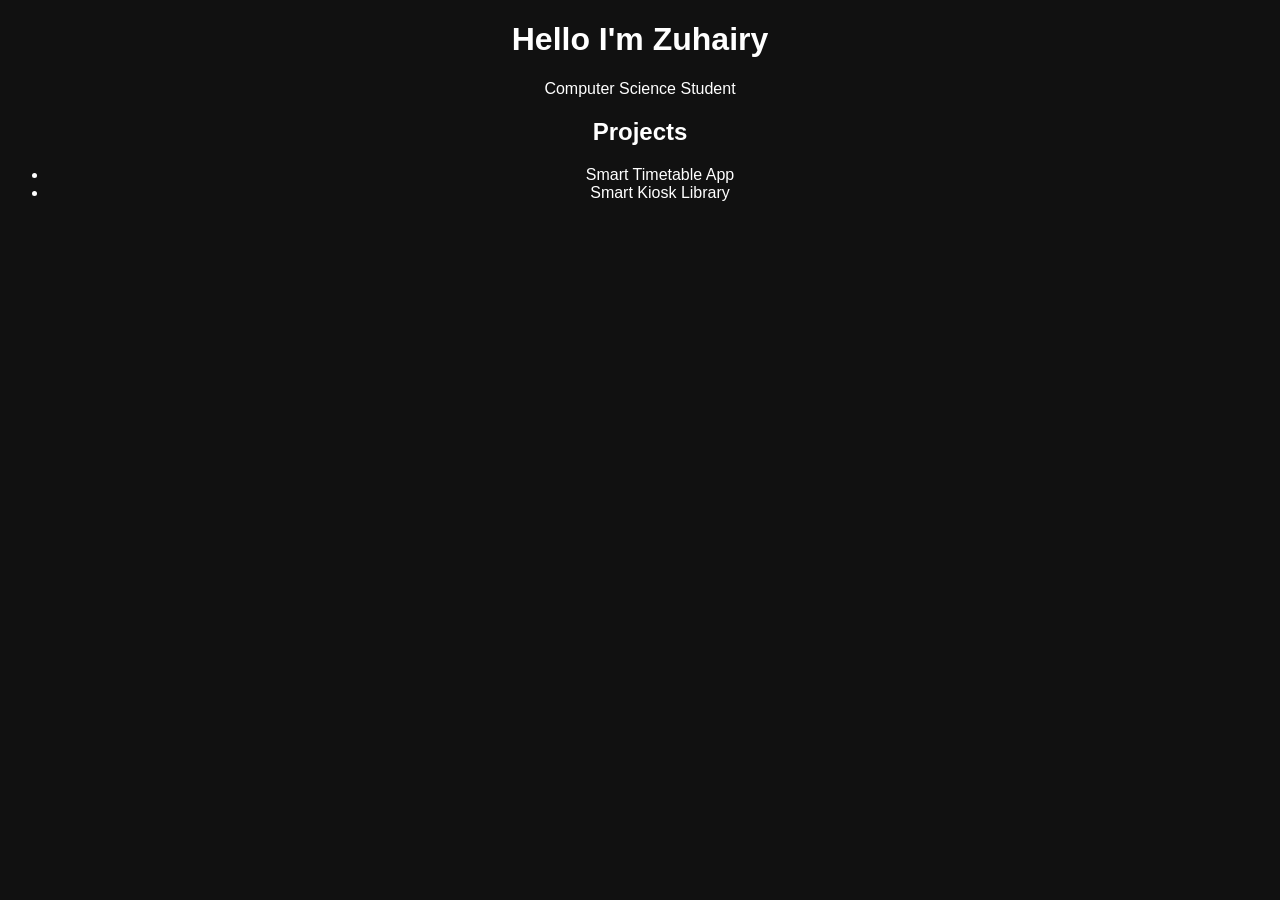
==== index.html @ 42e210b1 "Add files via upload" ====
<!DOCTYPE html>
<html>
<head>
	<title>My Portfolio</title>
	<link rel="stylesheet" href="style.css">
</head>
<body>

	<h1>Hello I'm Zuhairy</h1>
	<p>Computer Science Student</p>

	<h2>Projects</h2>
	<ul>
		<li>Smart Timetable App</li>
		<li>Smart Kiosk Library</li>
	</ul>

</body>
</html>
---- style.css ----
body {
  font-family: Arial;
  background: #111;
  color: white;
  text-align: center;
}
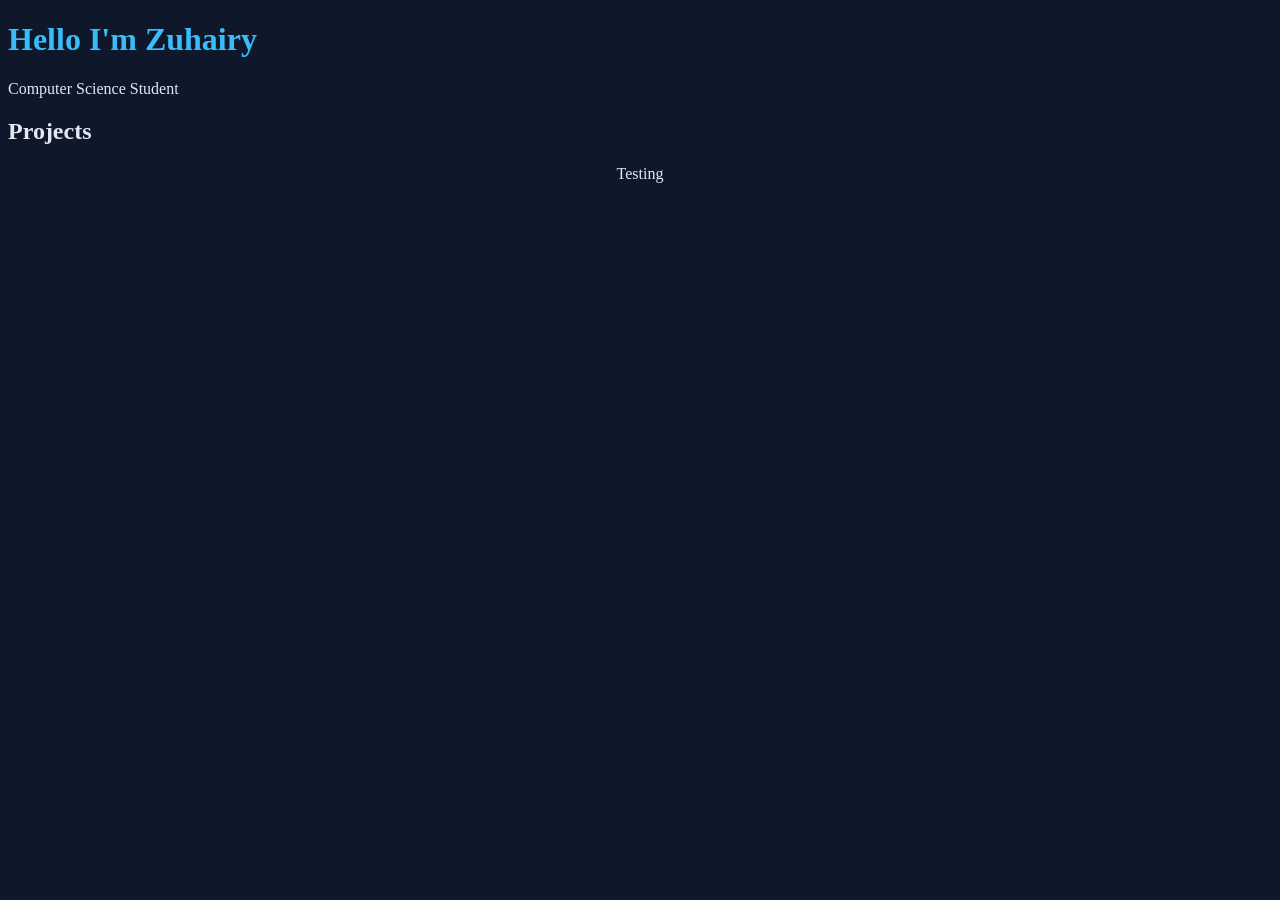
==== commit 41562eed: "Initial Commit" ====
--- a/index.html
+++ b/index.html
@@ -1,19 +1,21 @@
-<!DOCTYPE html>
-<html>
-<head>
-	<title>My Portfolio</title>
-	<link rel="stylesheet" href="style.css">
-</head>
-<body>
-
-	<h1>Hello I'm Zuhairy</h1>
-	<p>Computer Science Student</p>
-
-	<h2>Projects</h2>
-	<ul>
-		<li>Smart Timetable App</li>
-		<li>Smart Kiosk Library</li>
-	</ul>
-
-</body>
+<!DOCTYPE html>
+<html>
+
+<head>
+	<title>My Portfolio</title>
+	<link rel="stylesheet" href="style.css">
+</head>
+
+<body>
+
+	<h1>Hello I'm Zuhairy</h1>
+	<p>Computer Science Student</p>
+
+	<h2>Projects</h2>
+	<center>
+		<p>Testing</p>
+	</center>
+
+</body>
+
 </html>
--- a/style.css
+++ b/style.css
@@ -1,6 +1,8 @@
-body {
-  font-family: Arial;
-  background: #111;
-  color: white;
-  text-align: center;
+body {
+  background: #0f172a;
+  color: #e2e8f0;
+}
+
+h1 {
+  color: #38bdf8;
 }
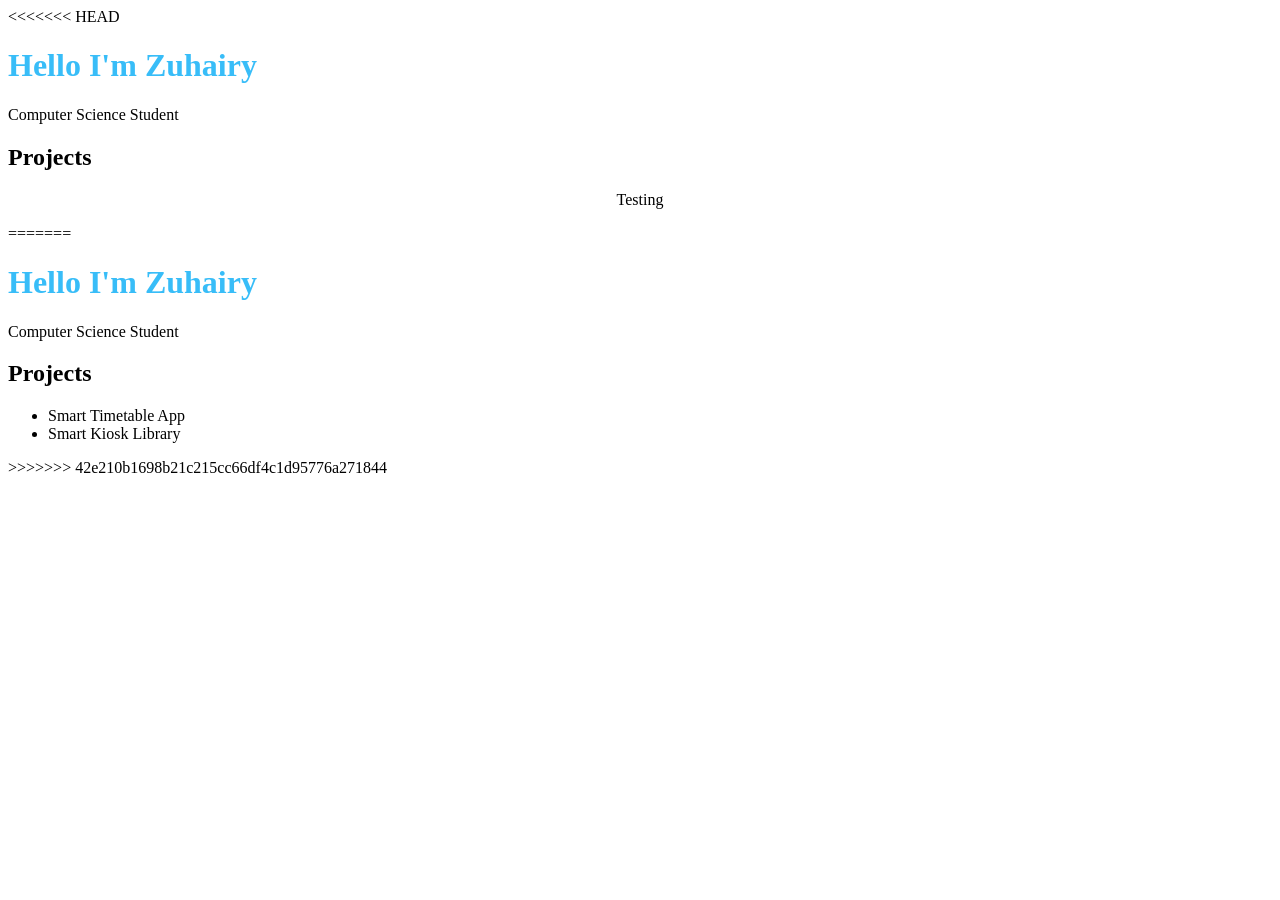
==== commit bb7b0fdc: "Initial Commit" ====
--- a/index.html
+++ b/index.html
@@ -1,3 +1,4 @@
+<<<<<<< HEAD
 <!DOCTYPE html>
 <html>
 
@@ -18,4 +19,24 @@
 
 </body>
 
+=======
+<!DOCTYPE html>
+<html>
+<head>
+	<title>My Portfolio</title>
+	<link rel="stylesheet" href="style.css">
+</head>
+<body>
+
+	<h1>Hello I'm Zuhairy</h1>
+	<p>Computer Science Student</p>
+
+	<h2>Projects</h2>
+	<ul>
+		<li>Smart Timetable App</li>
+		<li>Smart Kiosk Library</li>
+	</ul>
+
+</body>
+>>>>>>> 42e210b1698b21c215cc66df4c1d95776a271844
 </html>
--- a/style.css
+++ b/style.css
@@ -1,3 +1,4 @@
+<<<<<<< HEAD
 body {
   background: #0f172a;
   color: #e2e8f0;
@@ -5,4 +6,11 @@
 
 h1 {
   color: #38bdf8;
+=======
+body {
+  font-family: Arial;
+  background: #111;
+  color: white;
+  text-align: center;
+>>>>>>> 42e210b1698b21c215cc66df4c1d95776a271844
 }
--- a/style.css
+++ b/style.css
@@ -1,3 +1,4 @@
+<<<<<<< HEAD
 body {
   background: #0f172a;
   color: #e2e8f0;
@@ -5,4 +6,11 @@
 
 h1 {
   color: #38bdf8;
+=======
+body {
+  font-family: Arial;
+  background: #111;
+  color: white;
+  text-align: center;
+>>>>>>> 42e210b1698b21c215cc66df4c1d95776a271844
 }
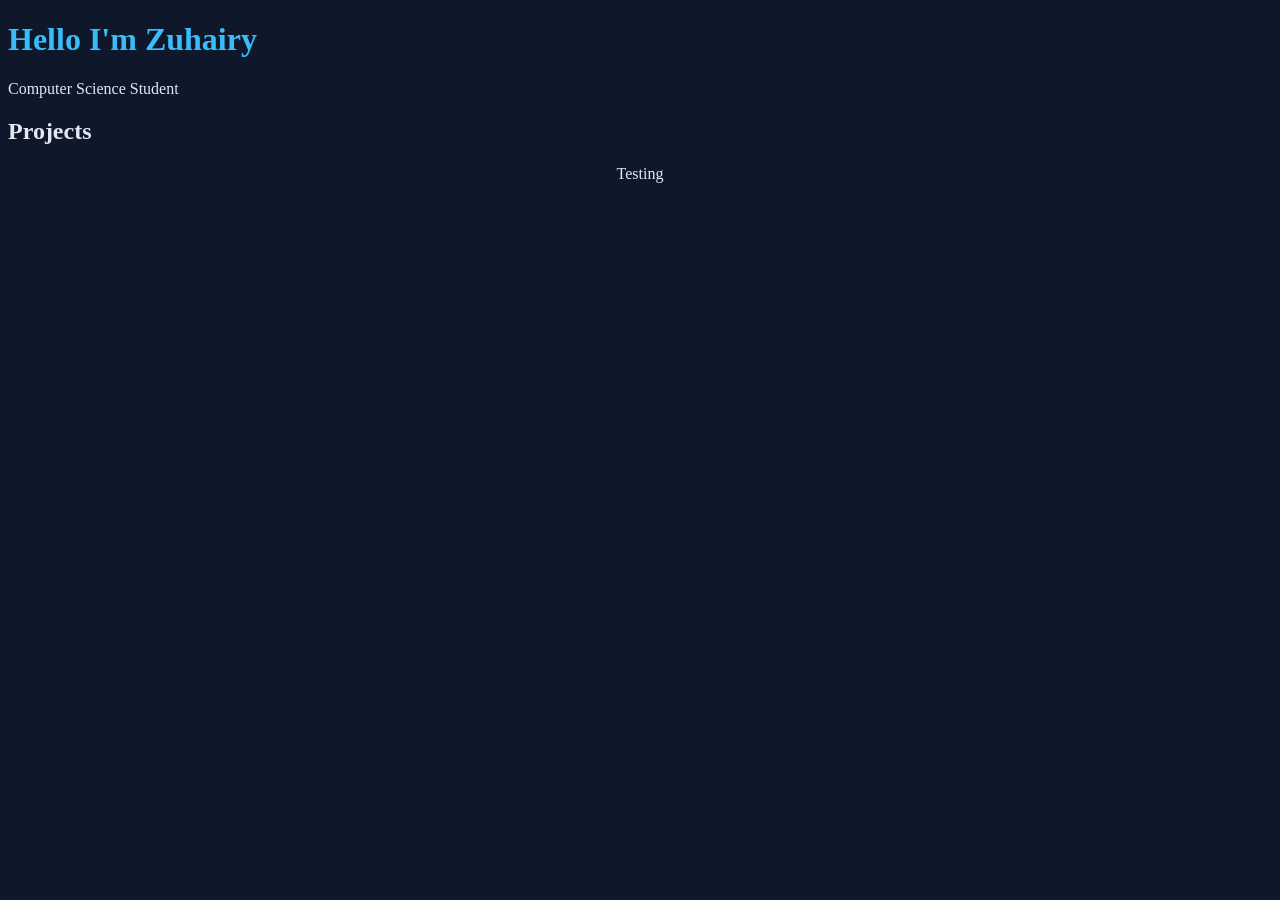
==== commit 35435025: "Few Changes" ====
--- a/index.html
+++ b/index.html
@@ -1,4 +1,3 @@
-<<<<<<< HEAD
 <!DOCTYPE html>
 <html>
 
@@ -19,24 +18,4 @@
 
 </body>
 
-=======
-<!DOCTYPE html>
-<html>
-<head>
-	<title>My Portfolio</title>
-	<link rel="stylesheet" href="style.css">
-</head>
-<body>
-
-	<h1>Hello I'm Zuhairy</h1>
-	<p>Computer Science Student</p>
-
-	<h2>Projects</h2>
-	<ul>
-		<li>Smart Timetable App</li>
-		<li>Smart Kiosk Library</li>
-	</ul>
-
-</body>
->>>>>>> 42e210b1698b21c215cc66df4c1d95776a271844
 </html>
--- a/style.css
+++ b/style.css
@@ -1,4 +1,3 @@
-<<<<<<< HEAD
 body {
   background: #0f172a;
   color: #e2e8f0;
@@ -6,11 +5,4 @@
 
 h1 {
   color: #38bdf8;
-=======
-body {
-  font-family: Arial;
-  background: #111;
-  color: white;
-  text-align: center;
->>>>>>> 42e210b1698b21c215cc66df4c1d95776a271844
 }
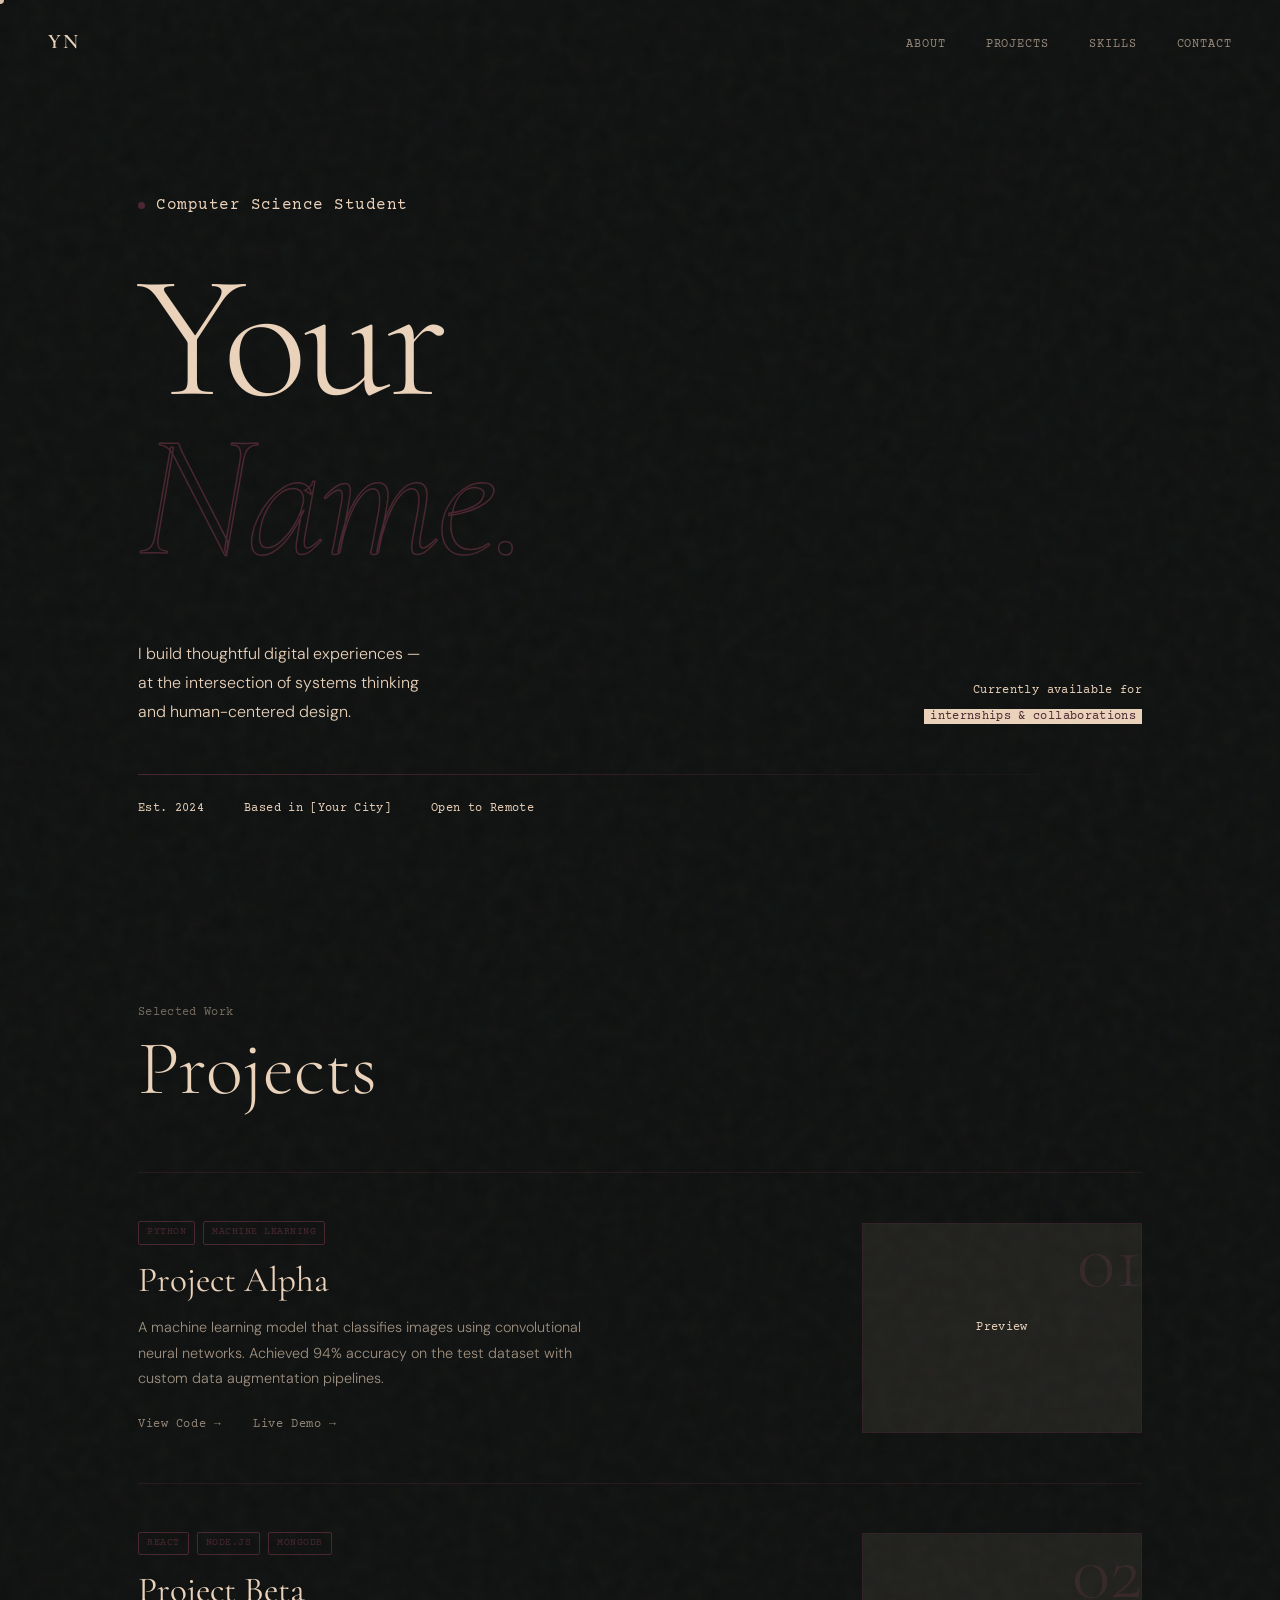
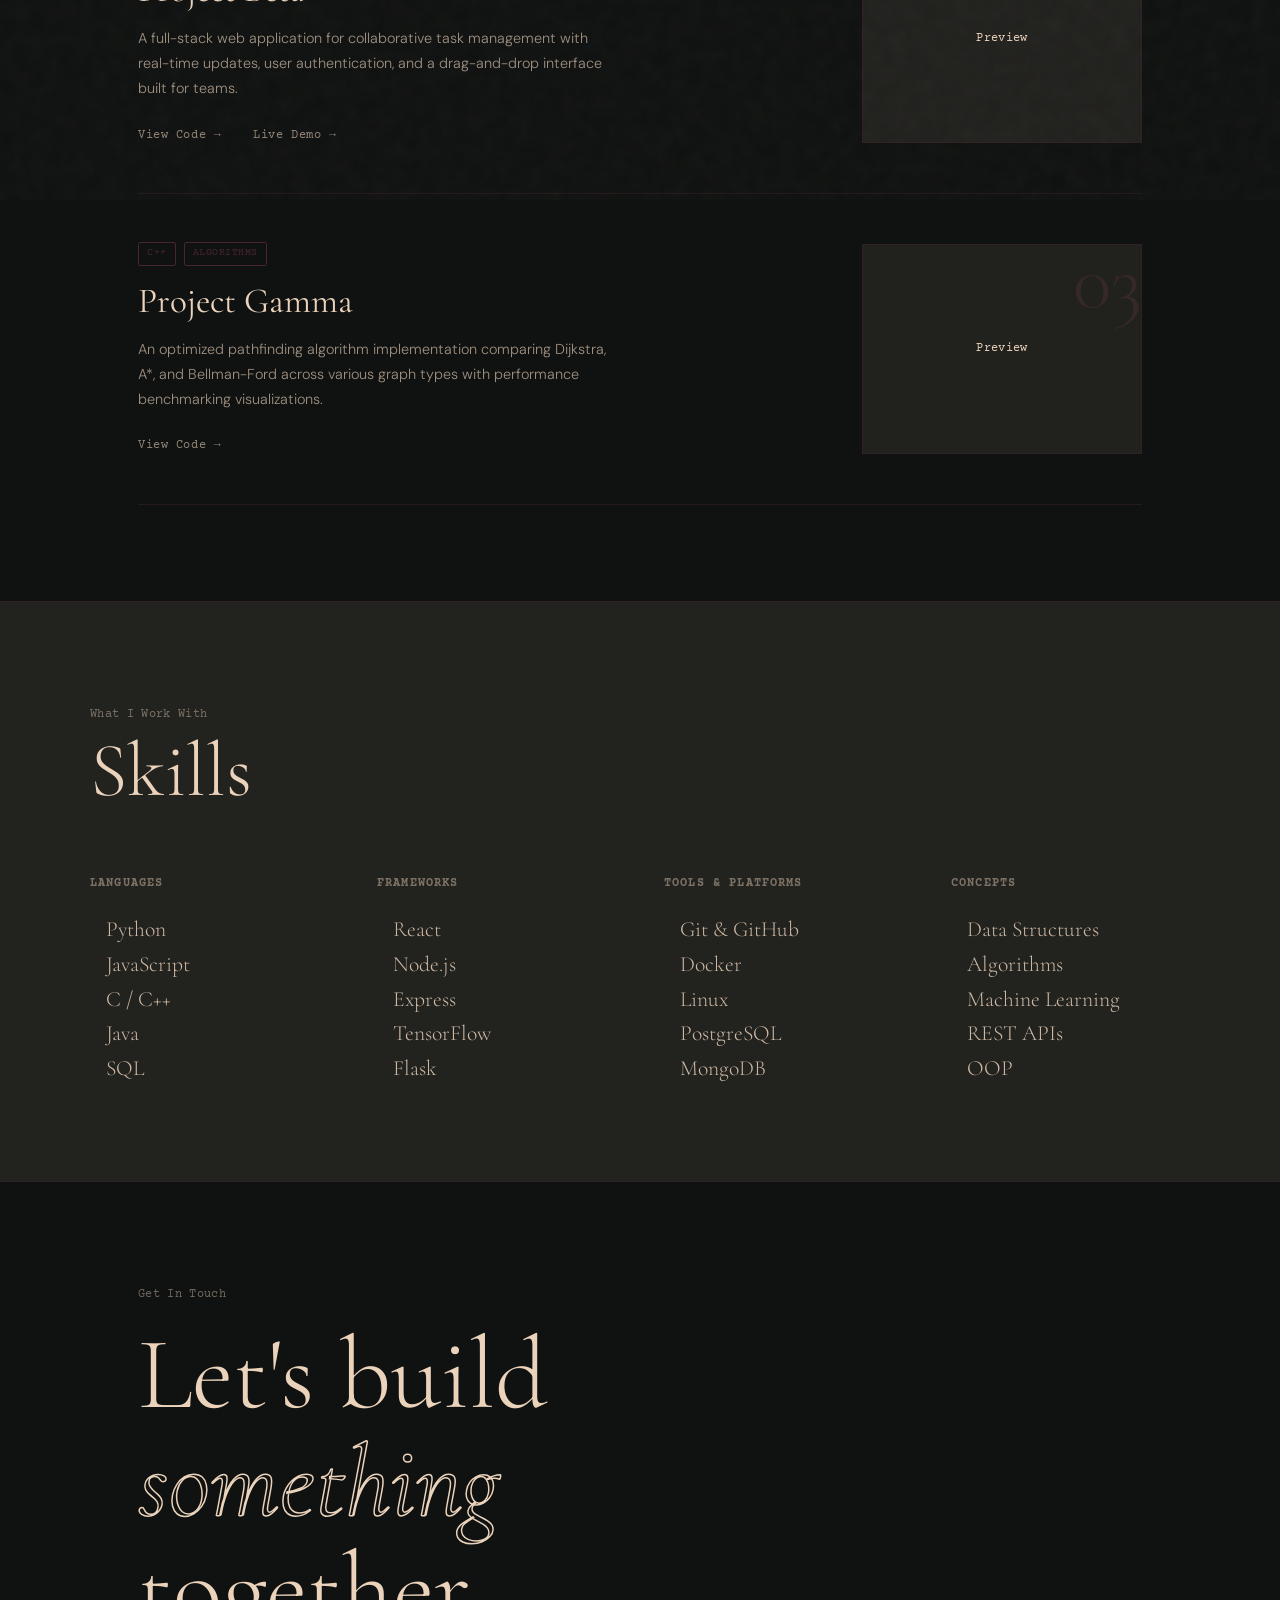
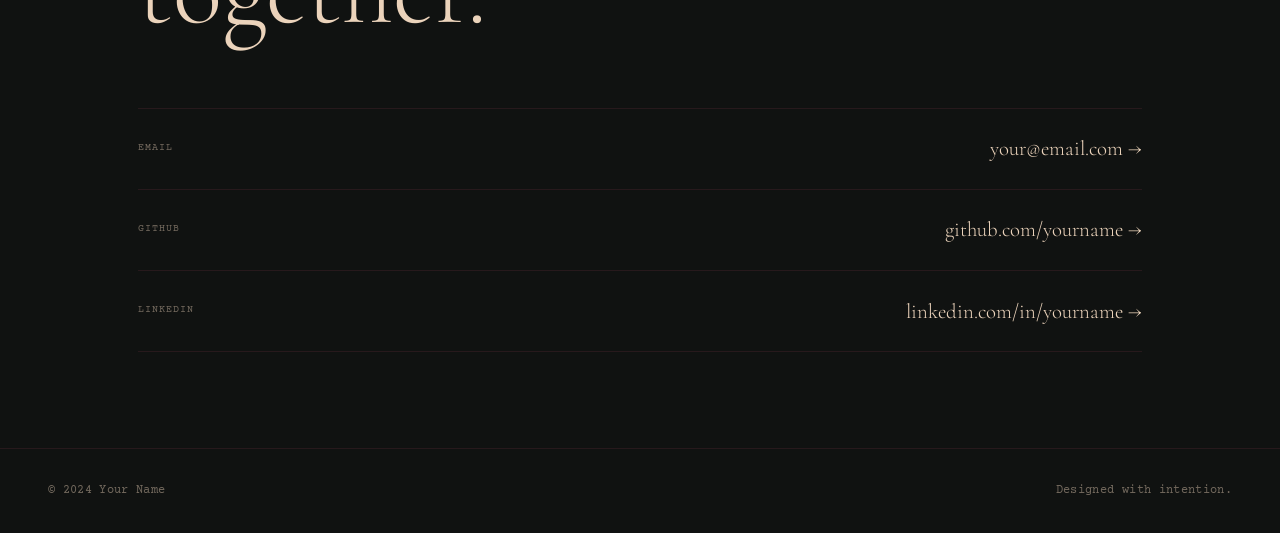
==== commit eba582e1: "Update Design" ====
--- a/index.html
+++ b/index.html
@@ -1,20 +1,257 @@
 <!DOCTYPE html>
-<html>
+<html lang="en">
 
 <head>
-	<title>My Portfolio</title>
+	<meta charset="UTF-8" />
+	<meta name="viewport" content="width=device-width, initial-scale=1.0" />
+	<title>Portfolio — CS Student</title>
+	<link rel="preconnect" href="https://fonts.googleapis.com">
+	<link rel="preconnect" href="https://fonts.gstatic.com" crossorigin>
+	<link
+		href="https://fonts.googleapis.com/css2?family=Cormorant+Garamond:ital,wght@0,300;0,400;0,600;1,300;1,400&family=Courier+Prime:ital@0;1&family=DM+Sans:wght@300;400&display=swap"
+		rel="stylesheet">
 	<link rel="stylesheet" href="style.css">
 </head>
 
 <body>
 
-	<h1>Hello I'm Zuhairy</h1>
-	<p>Computer Science Student</p>
-
-	<h2>Projects</h2>
-	<center>
-		<p>Testing</p>
-	</center>
+	<!-- Grain overlay -->
+	<div class="grain"></div>
+
+	<!-- Cursor dot -->
+	<div class="cursor-dot" id="cursorDot"></div>
+
+	<!-- Navigation -->
+	<nav>
+		<div class="nav-logo">YN</div>
+		<ul class="nav-links">
+			<li><a href="#about">About</a></li>
+			<li><a href="#projects">Projects</a></li>
+			<li><a href="#skills">Skills</a></li>
+			<li><a href="#contact">Contact</a></li>
+		</ul>
+	</nav>
+
+	<!-- Hero -->
+	<section class="hero" id="about">
+		<div class="hero-eyebrow">
+			<span class="dot"></span>
+			<span class="mono">Computer Science Student</span>
+		</div>
+
+		<h1 class="hero-title">
+			<span class="line reveal" style="--d:0.1s">Your</span>
+			<span class="line italic reveal" style="--d:0.3s">Name.</span>
+		</h1>
+
+		<div class="hero-bottom">
+			<p class="hero-desc reveal" style="--d:0.5s">
+				I build thoughtful digital experiences —<br>
+				at the intersection of systems thinking<br>
+				and human-centered design.
+			</p>
+			<div class="hero-index reveal" style="--d:0.7s">
+				<span class="mono small">Currently available for</span><br>
+				<span class="mono small accent">internships & collaborations</span>
+			</div>
+		</div>
+
+		<div class="hero-rule reveal" style="--d:0.9s"></div>
+
+		<div class="hero-meta reveal" style="--d:1.1s">
+			<span class="mono small">Est. 2024</span>
+			<span class="mono small">Based in [Your City]</span>
+			<span class="mono small">Open to Remote</span>
+		</div>
+	</section>
+
+	<!-- Projects -->
+	<section class="projects" id="projects">
+		<div class="section-header">
+			<span class="mono small muted">Selected Work</span>
+			<h2 class="section-title">Projects</h2>
+		</div>
+
+		<div class="project-list">
+
+			<article class="project-item" data-num="01">
+				<div class="project-content">
+					<div class="project-tags">
+						<span class="tag">Python</span>
+						<span class="tag">Machine Learning</span>
+					</div>
+					<h3 class="project-name">Project Alpha</h3>
+					<p class="project-desc">A machine learning model that classifies images using convolutional neural
+						networks. Achieved 94% accuracy on the test dataset with custom data augmentation pipelines.</p>
+					<div class="project-links">
+						<a href="#" class="link-arrow">View Code →</a>
+						<a href="#" class="link-arrow">Live Demo →</a>
+					</div>
+				</div>
+				<div class="project-visual">
+					<div class="project-placeholder">
+						<span class="mono small">Preview</span>
+					</div>
+				</div>
+			</article>
+
+			<article class="project-item" data-num="02">
+				<div class="project-content">
+					<div class="project-tags">
+						<span class="tag">React</span>
+						<span class="tag">Node.js</span>
+						<span class="tag">MongoDB</span>
+					</div>
+					<h3 class="project-name">Project Beta</h3>
+					<p class="project-desc">A full-stack web application for collaborative task management with
+						real-time updates, user authentication, and a drag-and-drop interface built for teams.</p>
+					<div class="project-links">
+						<a href="#" class="link-arrow">View Code →</a>
+						<a href="#" class="link-arrow">Live Demo →</a>
+					</div>
+				</div>
+				<div class="project-visual">
+					<div class="project-placeholder">
+						<span class="mono small">Preview</span>
+					</div>
+				</div>
+			</article>
+
+			<article class="project-item" data-num="03">
+				<div class="project-content">
+					<div class="project-tags">
+						<span class="tag">C++</span>
+						<span class="tag">Algorithms</span>
+					</div>
+					<h3 class="project-name">Project Gamma</h3>
+					<p class="project-desc">An optimized pathfinding algorithm implementation comparing Dijkstra, A*,
+						and Bellman-Ford across various graph types with performance benchmarking visualizations.</p>
+					<div class="project-links">
+						<a href="#" class="link-arrow">View Code →</a>
+					</div>
+				</div>
+				<div class="project-visual">
+					<div class="project-placeholder">
+						<span class="mono small">Preview</span>
+					</div>
+				</div>
+			</article>
+
+		</div>
+	</section>
+
+	<!-- Skills -->
+	<section class="skills" id="skills">
+		<div class="section-header">
+			<span class="mono small muted">What I Work With</span>
+			<h2 class="section-title">Skills</h2>
+		</div>
+
+		<div class="skills-grid">
+			<div class="skill-group">
+				<h4 class="skill-group-title mono small">Languages</h4>
+				<ul class="skill-list">
+					<li>Python</li>
+					<li>JavaScript</li>
+					<li>C / C++</li>
+					<li>Java</li>
+					<li>SQL</li>
+				</ul>
+			</div>
+			<div class="skill-group">
+				<h4 class="skill-group-title mono small">Frameworks</h4>
+				<ul class="skill-list">
+					<li>React</li>
+					<li>Node.js</li>
+					<li>Express</li>
+					<li>TensorFlow</li>
+					<li>Flask</li>
+				</ul>
+			</div>
+			<div class="skill-group">
+				<h4 class="skill-group-title mono small">Tools & Platforms</h4>
+				<ul class="skill-list">
+					<li>Git & GitHub</li>
+					<li>Docker</li>
+					<li>Linux</li>
+					<li>PostgreSQL</li>
+					<li>MongoDB</li>
+				</ul>
+			</div>
+			<div class="skill-group">
+				<h4 class="skill-group-title mono small">Concepts</h4>
+				<ul class="skill-list">
+					<li>Data Structures</li>
+					<li>Algorithms</li>
+					<li>Machine Learning</li>
+					<li>REST APIs</li>
+					<li>OOP</li>
+				</ul>
+			</div>
+		</div>
+	</section>
+
+	<!-- Contact -->
+	<section class="contact" id="contact">
+		<div class="contact-inner">
+			<span class="mono small muted">Get In Touch</span>
+			<h2 class="contact-title">
+				Let's build<br><em>something</em><br>together.
+			</h2>
+			<div class="contact-links">
+				<a href="mailto:your@email.com" class="contact-link">
+					<span class="mono small">Email</span>
+					<span>your@email.com →</span>
+				</a>
+				<a href="https://github.com/" target="_blank" class="contact-link">
+					<span class="mono small">GitHub</span>
+					<span>github.com/yourname →</span>
+				</a>
+				<a href="https://linkedin.com/" target="_blank" class="contact-link">
+					<span class="mono small">LinkedIn</span>
+					<span>linkedin.com/in/yourname →</span>
+				</a>
+			</div>
+		</div>
+	</section>
+
+	<!-- Footer -->
+	<footer>
+		<span class="mono small muted">© 2024 Your Name</span>
+		<span class="mono small muted">Designed with intention.</span>
+	</footer>
+
+	<script>
+		// Custom cursor
+		const dot = document.getElementById('cursorDot');
+		document.addEventListener('mousemove', (e) => {
+			dot.style.left = e.clientX + 'px';
+			dot.style.top = e.clientY + 'px';
+		});
+
+		// Hover effect on links
+		document.querySelectorAll('a, .project-item').forEach(el => {
+			el.addEventListener('mouseenter', () => dot.classList.add('expanded'));
+			el.addEventListener('mouseleave', () => dot.classList.remove('expanded'));
+		});
+
+		// Scroll reveal
+		const reveals = document.querySelectorAll('.reveal, .project-item, .skill-group, .contact-link');
+		const observer = new IntersectionObserver((entries) => {
+			entries.forEach(entry => {
+				if (entry.isIntersecting) {
+					entry.target.classList.add('visible');
+				}
+			});
+		}, { threshold: 0.1 });
+		reveals.forEach(el => observer.observe(el));
+
+		// Nav scroll behavior
+		const nav = document.querySelector('nav');
+		window.addEventListener('scroll', () => {
+			nav.classList.toggle('scrolled', window.scrollY > 60);
+		});
+	</script>
 
 </body>
 
--- a/style.css
+++ b/style.css
@@ -1,8 +1,669 @@
+/* ─── Variables ─────────────────────────────────────── */
+:root {
+  --cream: #EBD3BB;
+  --wine: #49252F;
+  --black: #101211;
+  --cream-dim: rgba(235, 211, 187, 0.55);
+  --cream-faint: rgba(235, 211, 187, 0.08);
+  --wine-dim: rgba(73, 37, 47, 0.4);
+
+  --font-display: 'Cormorant Garamond', Georgia, serif;
+  --font-mono: 'Courier Prime', monospace;
+  --font-body: 'DM Sans', sans-serif;
+}
+
+/* ─── Reset ─────────────────────────────────────────── */
+*,
+*::before,
+*::after {
+  box-sizing: border-box;
+  margin: 0;
+  padding: 0;
+}
+
+html {
+  scroll-behavior: smooth;
+}
+
 body {
-  background: #0f172a;
-  color: #e2e8f0;
-}
-
-h1 {
-  color: #38bdf8;
+  background-color: var(--black);
+  color: var(--cream);
+  font-family: var(--font-body);
+  font-weight: 300;
+  line-height: 1.7;
+  overflow-x: hidden;
+  cursor: none;
+}
+
+a {
+  color: inherit;
+  text-decoration: none;
+}
+
+ul {
+  list-style: none;
+}
+
+/* ─── Grain overlay ──────────────────────────────────── */
+.grain {
+  pointer-events: none;
+  position: fixed;
+  inset: -200%;
+  width: 400%;
+  height: 400%;
+  background-image: url("data:image/svg+xml,%3Csvg viewBox='0 0 256 256' xmlns='http://www.w3.org/2000/svg'%3E%3Cfilter id='noise'%3E%3CfeTurbulence type='fractalNoise' baseFrequency='0.9' numOctaves='4' stitchTiles='stitch'/%3E%3C/filter%3E%3Crect width='100%25' height='100%25' filter='url(%23noise)' opacity='1'/%3E%3C/svg%3E");
+  opacity: 0.032;
+  z-index: 9999;
+  animation: grain-shift 8s steps(10) infinite;
+}
+
+@keyframes grain-shift {
+
+  0%,
+  100% {
+    transform: translate(0, 0)
+  }
+
+  10% {
+    transform: translate(-5%, -10%)
+  }
+
+  30% {
+    transform: translate(3%, -15%)
+  }
+
+  50% {
+    transform: translate(12%, 9%)
+  }
+
+  70% {
+    transform: translate(-4%, 7%)
+  }
+
+  90% {
+    transform: translate(-10%, -4%)
+  }
+}
+
+/* ─── Custom Cursor ──────────────────────────────────── */
+.cursor-dot {
+  position: fixed;
+  width: 8px;
+  height: 8px;
+  background: var(--cream);
+  border-radius: 50%;
+  pointer-events: none;
+  transform: translate(-50%, -50%);
+  transition: width 0.2s, height 0.2s, background 0.2s;
+  z-index: 9998;
+  mix-blend-mode: difference;
+}
+
+.cursor-dot.expanded {
+  width: 28px;
+  height: 28px;
+}
+
+/* ─── Typography helpers ─────────────────────────────── */
+.mono {
+  font-family: var(--font-mono);
+  letter-spacing: 0.03em;
+}
+
+.small {
+  font-size: 0.72rem;
+}
+
+.muted {
+  opacity: 0.45;
+}
+
+.accent {
+  color: var(--wine);
+  background: var(--cream);
+  padding: 1px 6px;
+}
+
+.italic {
+  font-style: italic;
+}
+
+/* ─── Navigation ─────────────────────────────────────── */
+nav {
+  position: fixed;
+  top: 0;
+  left: 0;
+  right: 0;
+  display: flex;
+  justify-content: space-between;
+  align-items: center;
+  padding: 1.5rem 3rem;
+  z-index: 100;
+  transition: background 0.4s, padding 0.4s;
+}
+
+nav.scrolled {
+  background: rgba(16, 18, 17, 0.92);
+  backdrop-filter: blur(12px);
+  padding: 1rem 3rem;
+  border-bottom: 1px solid var(--wine-dim);
+}
+
+.nav-logo {
+  font-family: var(--font-display);
+  font-size: 1.3rem;
+  font-weight: 600;
+  letter-spacing: 0.1em;
+  color: var(--cream);
+}
+
+.nav-links {
+  display: flex;
+  gap: 2.5rem;
+}
+
+.nav-links a {
+  font-family: var(--font-mono);
+  font-size: 0.72rem;
+  letter-spacing: 0.08em;
+  text-transform: uppercase;
+  opacity: 0.6;
+  transition: opacity 0.2s;
+  position: relative;
+}
+
+.nav-links a::after {
+  content: '';
+  position: absolute;
+  bottom: -3px;
+  left: 0;
+  width: 0;
+  height: 1px;
+  background: var(--cream);
+  transition: width 0.3s;
+}
+
+.nav-links a:hover {
+  opacity: 1;
+}
+
+.nav-links a:hover::after {
+  width: 100%;
+}
+
+/* ─── Reveal animation ───────────────────────────────── */
+.reveal,
+.project-item,
+.skill-group,
+.contact-link {
+  opacity: 0;
+  transform: translateY(28px);
+  transition: opacity 0.8s ease, transform 0.8s ease;
+  transition-delay: var(--d, 0s);
+}
+
+.reveal.visible,
+.project-item.visible,
+.skill-group.visible,
+.contact-link.visible {
+  opacity: 1;
+  transform: none;
+}
+
+/* ─── Hero ───────────────────────────────────────────── */
+.hero {
+  min-height: 100vh;
+  padding: 12rem 3rem 5rem;
+  max-width: 1100px;
+  margin: 0 auto;
+  position: relative;
+}
+
+.hero-eyebrow {
+  display: flex;
+  align-items: center;
+  gap: 0.7rem;
+  margin-bottom: 2.5rem;
+  opacity: 0;
+  animation: fadeUp 0.8s 0.1s ease forwards;
+}
+
+.dot {
+  width: 7px;
+  height: 7px;
+  border-radius: 50%;
+  background: var(--wine);
+  flex-shrink: 0;
+}
+
+.hero-title {
+  font-family: var(--font-display);
+  font-size: clamp(5rem, 14vw, 11rem);
+  font-weight: 300;
+  line-height: 0.9;
+  letter-spacing: -0.02em;
+  margin-bottom: 4rem;
+}
+
+.hero-title .line {
+  display: block;
+}
+
+.hero-title .italic {
+  color: var(--wine);
+  /* wine text outline effect */
+  -webkit-text-stroke: 1.5px var(--wine);
+  color: transparent;
+}
+
+.hero-bottom {
+  display: grid;
+  grid-template-columns: 1fr 1fr;
+  gap: 2rem;
+  margin-bottom: 3rem;
+}
+
+.hero-desc {
+  font-size: 1rem;
+  line-height: 1.8;
+  opacity: 0.75;
+  font-weight: 300;
+}
+
+.hero-index {
+  text-align: right;
+  align-self: end;
+  line-height: 1.6;
+}
+
+.hero-rule {
+  width: 100%;
+  height: 1px;
+  background: linear-gradient(to right, var(--wine), transparent);
+  margin-bottom: 1.5rem;
+}
+
+.hero-meta {
+  display: flex;
+  gap: 2.5rem;
+  opacity: 0.4;
+}
+
+@keyframes fadeUp {
+  from {
+    opacity: 0;
+    transform: translateY(20px);
+  }
+
+  to {
+    opacity: 1;
+    transform: none;
+  }
+}
+
+/* ─── Section layout ─────────────────────────────────── */
+section {
+  padding: 6rem 3rem;
+  max-width: 1100px;
+  margin: 0 auto;
+}
+
+.section-header {
+  margin-bottom: 4rem;
+}
+
+.section-title {
+  font-family: var(--font-display);
+  font-size: clamp(2.8rem, 6vw, 5rem);
+  font-weight: 300;
+  line-height: 1;
+  margin-top: 0.5rem;
+}
+
+/* ─── Projects ───────────────────────────────────────── */
+.projects {
+  max-width: 1100px;
+}
+
+.project-list {
+  display: flex;
+  flex-direction: column;
+  gap: 0;
+}
+
+.project-item {
+  display: grid;
+  grid-template-columns: 1fr 280px;
+  gap: 3rem;
+  padding: 3rem 0;
+  border-top: 1px solid var(--wine-dim);
+  position: relative;
+  transition-delay: 0s !important;
+}
+
+.project-item:last-child {
+  border-bottom: 1px solid var(--wine-dim);
+}
+
+.project-item::before {
+  content: attr(data-num);
+  position: absolute;
+  top: 3rem;
+  right: 0;
+  font-family: var(--font-display);
+  font-size: 5rem;
+  font-weight: 300;
+  color: var(--wine-dim);
+  line-height: 1;
+  pointer-events: none;
+  transition: color 0.3s;
+}
+
+.project-item:hover::before {
+  color: var(--wine);
+}
+
+.project-tags {
+  display: flex;
+  flex-wrap: wrap;
+  gap: 0.5rem;
+  margin-bottom: 1rem;
+}
+
+.tag {
+  font-family: var(--font-mono);
+  font-size: 0.65rem;
+  letter-spacing: 0.05em;
+  text-transform: uppercase;
+  border: 1px solid var(--wine);
+  color: var(--wine);
+  padding: 2px 8px;
+  border-radius: 2px;
+}
+
+.project-name {
+  font-family: var(--font-display);
+  font-size: 2.2rem;
+  font-weight: 400;
+  line-height: 1.1;
+  margin-bottom: 1rem;
+  transition: color 0.3s;
+}
+
+.project-item:hover .project-name {
+  color: var(--cream);
+}
+
+.project-desc {
+  font-size: 0.9rem;
+  opacity: 0.65;
+  line-height: 1.75;
+  margin-bottom: 1.5rem;
+  max-width: 480px;
+}
+
+.project-links {
+  display: flex;
+  gap: 2rem;
+}
+
+.link-arrow {
+  font-family: var(--font-mono);
+  font-size: 0.72rem;
+  letter-spacing: 0.05em;
+  opacity: 0.6;
+  transition: opacity 0.2s, letter-spacing 0.2s;
+}
+
+.link-arrow:hover {
+  opacity: 1;
+  letter-spacing: 0.1em;
+}
+
+.project-visual {
+  display: flex;
+  align-items: center;
+  justify-content: center;
+}
+
+.project-placeholder {
+  width: 100%;
+  aspect-ratio: 4/3;
+  border: 1px solid var(--wine-dim);
+  display: flex;
+  align-items: center;
+  justify-content: center;
+  background: var(--cream-faint);
+  transition: border-color 0.3s, background 0.3s;
+  position: relative;
+  overflow: hidden;
+}
+
+.project-placeholder::before {
+  content: '';
+  position: absolute;
+  inset: 0;
+  background: linear-gradient(135deg, transparent 40%, var(--wine-dim) 100%);
+  opacity: 0;
+  transition: opacity 0.4s;
+}
+
+.project-item:hover .project-placeholder {
+  border-color: var(--wine);
+  background: rgba(73, 37, 47, 0.1);
+}
+
+.project-item:hover .project-placeholder::before {
+  opacity: 1;
+}
+
+/* ─── Skills ─────────────────────────────────────────── */
+.skills {
+  background: var(--cream-faint);
+  max-width: 100%;
+  border-top: 1px solid var(--wine-dim);
+  border-bottom: 1px solid var(--wine-dim);
+  padding: 6rem 3rem;
+}
+
+.skills>* {
+  max-width: 1100px;
+  margin-left: auto;
+  margin-right: auto;
+}
+
+.skills-grid {
+  display: grid;
+  grid-template-columns: repeat(4, 1fr);
+  gap: 3rem;
+  max-width: 1100px;
+  margin: 0 auto;
+}
+
+.skill-group-title {
+  opacity: 0.45;
+  margin-bottom: 1.2rem;
+  letter-spacing: 0.1em;
+  text-transform: uppercase;
+}
+
+.skill-list li {
+  font-family: var(--font-display);
+  font-size: 1.35rem;
+  font-weight: 300;
+  line-height: 1.6;
+  position: relative;
+  padding-left: 1rem;
+  opacity: 0.85;
+  transition: opacity 0.2s, padding-left 0.2s;
+}
+
+.skill-list li::before {
+  content: '—';
+  position: absolute;
+  left: 0;
+  color: var(--wine);
+  opacity: 0.6;
+  font-size: 0.8rem;
+}
+
+.skill-list li:hover {
+  opacity: 1;
+  padding-left: 1.4rem;
+}
+
+/* ─── Contact ────────────────────────────────────────── */
+.contact {
+  min-height: 70vh;
+  display: flex;
+  align-items: center;
+  max-width: 1100px;
+}
+
+.contact-inner {
+  width: 100%;
+}
+
+.contact-title {
+  font-family: var(--font-display);
+  font-size: clamp(3.5rem, 8vw, 7.5rem);
+  font-weight: 300;
+  line-height: 1.05;
+  margin: 1rem 0 4rem;
+}
+
+.contact-title em {
+  font-style: italic;
+  color: transparent;
+  -webkit-text-stroke: 1.5px var(--cream);
+}
+
+.contact-links {
+  display: flex;
+  flex-direction: column;
+  gap: 0;
+  border-top: 1px solid var(--wine-dim);
+}
+
+.contact-link {
+  display: flex;
+  justify-content: space-between;
+  align-items: center;
+  padding: 1.4rem 0;
+  border-bottom: 1px solid var(--wine-dim);
+  font-family: var(--font-display);
+  font-size: 1.3rem;
+  font-weight: 300;
+  opacity: 0.75;
+  transition: opacity 0.2s, padding-left 0.3s, color 0.2s;
+}
+
+.contact-link:hover {
+  opacity: 1;
+  padding-left: 1rem;
+  color: var(--cream);
+}
+
+.contact-link span:first-child {
+  font-family: var(--font-mono);
+  font-size: 0.65rem;
+  letter-spacing: 0.1em;
+  text-transform: uppercase;
+  opacity: 0.45;
+}
+
+/* ─── Footer ─────────────────────────────────────────── */
+footer {
+  display: flex;
+  justify-content: space-between;
+  padding: 2rem 3rem;
+  border-top: 1px solid var(--wine-dim);
+  max-width: 100%;
+}
+
+/* ─── Scrollbar ──────────────────────────────────────── */
+::-webkit-scrollbar {
+  width: 5px;
+}
+
+::-webkit-scrollbar-track {
+  background: var(--black);
+}
+
+::-webkit-scrollbar-thumb {
+  background: var(--wine);
+}
+
+/* ─── Responsive ─────────────────────────────────────── */
+@media (max-width: 768px) {
+  nav {
+    padding: 1.2rem 1.5rem;
+  }
+
+  nav.scrolled {
+    padding: 0.8rem 1.5rem;
+  }
+
+  .nav-links {
+    gap: 1.5rem;
+  }
+
+  .hero {
+    padding: 9rem 1.5rem 4rem;
+  }
+
+  .hero-bottom {
+    grid-template-columns: 1fr;
+  }
+
+  .hero-index {
+    text-align: left;
+  }
+
+  .hero-meta {
+    flex-direction: column;
+    gap: 0.5rem;
+  }
+
+  section {
+    padding: 4rem 1.5rem;
+  }
+
+  .project-item {
+    grid-template-columns: 1fr;
+  }
+
+  .project-visual {
+    display: none;
+  }
+
+  .project-item::before {
+    font-size: 3rem;
+  }
+
+  .skills-grid {
+    grid-template-columns: 1fr 1fr;
+    gap: 2rem;
+  }
+
+  .contact {
+    min-height: auto;
+    padding: 4rem 1.5rem;
+  }
+
+  footer {
+    padding: 1.5rem;
+    flex-direction: column;
+    gap: 0.5rem;
+  }
+
+  .cursor-dot {
+    display: none;
+  }
+}
+
+@media (max-width: 480px) {
+  .skills-grid {
+    grid-template-columns: 1fr;
+  }
 }
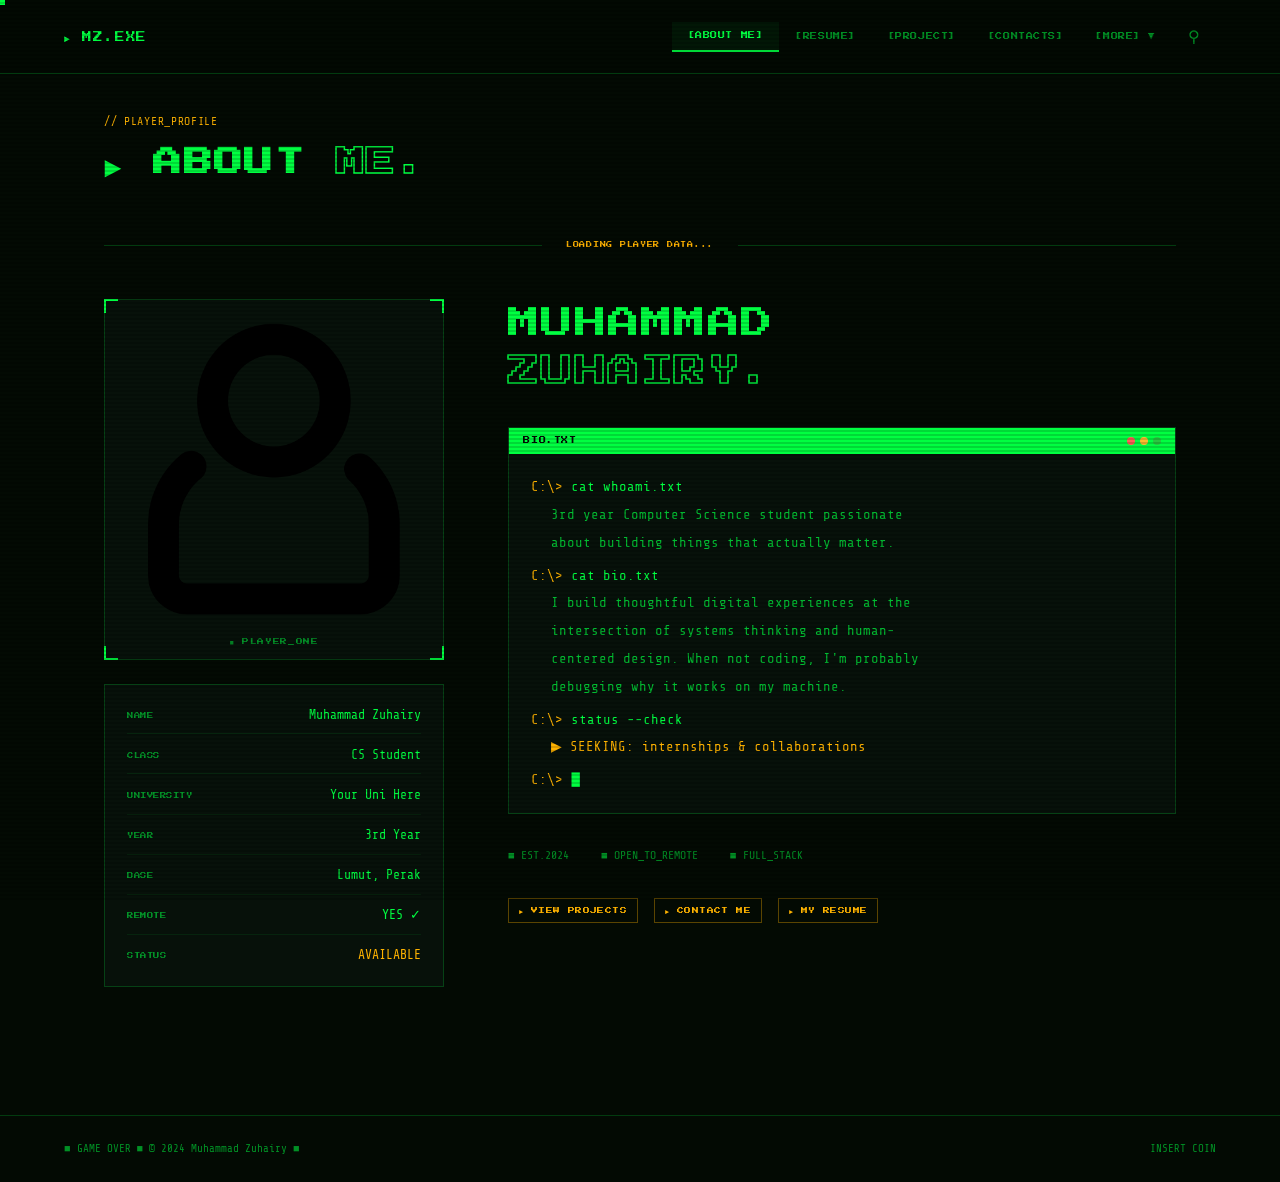
==== commit df59f46b: "Update Data" ====
--- a/index.html
+++ b/index.html
@@ -4,255 +4,198 @@
 <head>
 	<meta charset="UTF-8" />
 	<meta name="viewport" content="width=device-width, initial-scale=1.0" />
-	<title>Portfolio — CS Student</title>
+	<title>About Me — Muhammad Zuhairy</title>
 	<link rel="preconnect" href="https://fonts.googleapis.com">
 	<link rel="preconnect" href="https://fonts.gstatic.com" crossorigin>
-	<link
-		href="https://fonts.googleapis.com/css2?family=Cormorant+Garamond:ital,wght@0,300;0,400;0,600;1,300;1,400&family=Courier+Prime:ital@0;1&family=DM+Sans:wght@300;400&display=swap"
+	<link href="https://fonts.googleapis.com/css2?family=Press+Start+2P&family=Share+Tech+Mono&display=swap"
 		rel="stylesheet">
 	<link rel="stylesheet" href="style.css">
+	<style>
+		.hero {
+			display: grid;
+			grid-template-columns: 340px 1fr;
+			gap: 4rem;
+			align-items: start;
+		}
+
+		.hero-left {
+			display: flex;
+			flex-direction: column;
+			gap: 1.5rem;
+			animation: fadeUp 0.6s 0.1s ease both;
+		}
+
+		.hero-right {
+			display: flex;
+			flex-direction: column;
+			gap: 2rem;
+			animation: fadeUp 0.6s 0.2s ease both;
+		}
+
+		.hero-title {
+			font-family: var(--font-pixel);
+			font-size: clamp(1.2rem, 2.8vw, 2rem);
+			line-height: 1.5;
+			letter-spacing: 0.04em;
+		}
+
+		.hero-meta {
+			display: flex;
+			gap: 2rem;
+			font-size: 0.72rem;
+			color: var(--green-dim);
+			flex-wrap: wrap;
+		}
+
+		@media(max-width:900px) {
+			.hero {
+				grid-template-columns: 1fr;
+			}
+
+			.hero-left {
+				flex-direction: row;
+				align-items: flex-start;
+			}
+
+			.photo-frame {
+				width: 160px;
+				flex-shrink: 0;
+			}
+
+			.player-stats {
+				flex: 1;
+			}
+		}
+
+		@media(max-width:600px) {
+			.hero-left {
+				flex-direction: column;
+			}
+
+			.photo-frame {
+				width: 100%;
+			}
+		}
+	</style>
 </head>
 
 <body>
-
-	<!-- Grain overlay -->
-	<div class="grain"></div>
-
-	<!-- Cursor dot -->
+	<div class="scanlines"></div>
 	<div class="cursor-dot" id="cursorDot"></div>
 
-	<!-- Navigation -->
 	<nav>
-		<div class="nav-logo">YN</div>
+		<div class="nav-logo">&#9658;&nbsp;MZ.EXE</div>
 		<ul class="nav-links">
-			<li><a href="#about">About</a></li>
-			<li><a href="#projects">Projects</a></li>
-			<li><a href="#skills">Skills</a></li>
-			<li><a href="#contact">Contact</a></li>
+			<li><a href="index.html" class="active">[ABOUT ME]</a></li>
+			<li><a href="resume.html">[RESUME]</a></li>
+			<li><a href="projects.html">[PROJECT]</a></li>
+			<li><a href="contacts.html">[CONTACTS]</a></li>
+			<li class="nav-dropdown">
+				<button class="nav-dropdown-btn">[MORE]&nbsp;&#9660;</button>
+				<div class="dropdown-menu">
+					<a href="hobby.html">[MY HOBBY]</a>
+					<a href="interests.html">[MY INTERESTS]</a>
+				</div>
+			</li>
+			<li><button class="nav-search-btn"
+					onclick="document.querySelector('.search-bar').classList.toggle('open')">&#9906;</button></li>
 		</ul>
 	</nav>
 
-	<!-- Hero -->
-	<section class="hero" id="about">
-		<div class="hero-eyebrow">
-			<span class="dot"></span>
-			<span class="mono">Computer Science Student</span>
+	<div class="page page-content">
+		<div class="page-header">
+			<span class="page-eyebrow">// PLAYER_PROFILE</span>
+			<h1 class="page-title">&#9658;&nbsp;ABOUT <span class="outline">ME.</span></h1>
 		</div>
 
-		<h1 class="hero-title">
-			<span class="line reveal" style="--d:0.1s">Your</span>
-			<span class="line italic reveal" style="--d:0.3s">Name.</span>
-		</h1>
-
-		<div class="hero-bottom">
-			<p class="hero-desc reveal" style="--d:0.5s">
-				I build thoughtful digital experiences —<br>
-				at the intersection of systems thinking<br>
-				and human-centered design.
-			</p>
-			<div class="hero-index reveal" style="--d:0.7s">
-				<span class="mono small">Currently available for</span><br>
-				<span class="mono small accent">internships & collaborations</span>
+		<div class="section-divider">
+			<span class="div-line"></span>
+			<span class="div-label">LOADING PLAYER DATA...</span>
+			<span class="div-line"></span>
+		</div>
+
+		<div class="hero">
+			<!-- LEFT -->
+			<div class="hero-left">
+				<div class="photo-frame">
+					<div class="frame-corner tl"></div>
+					<div class="frame-corner tr"></div>
+					<div class="frame-corner bl"></div>
+					<div class="frame-corner br"></div>
+					<img src="photo.png" alt="Muhammad Zuhairy" class="profile-pic" />
+					<div class="photo-label"><span class="blink-slow">&#9632;</span>&nbsp;PLAYER_ONE</div>
+				</div>
+				<div class="player-stats">
+					<div class="stat-row"><span class="stat-key">NAME</span><span class="stat-val">Muhammad
+							Zuhairy</span></div>
+					<div class="stat-row"><span class="stat-key">CLASS</span><span class="stat-val">CS Student</span>
+					</div>
+					<div class="stat-row"><span class="stat-key">UNIVERSITY</span><span class="stat-val">Your Uni
+							Here</span></div>
+					<div class="stat-row"><span class="stat-key">YEAR</span><span class="stat-val">3rd Year</span></div>
+					<div class="stat-row"><span class="stat-key">BASE</span><span class="stat-val">Lumut, Perak</span>
+					</div>
+					<div class="stat-row"><span class="stat-key">REMOTE</span><span class="stat-val">YES &#10003;</span>
+					</div>
+					<div class="stat-row"><span class="stat-key">STATUS</span><span
+							class="stat-val amber blink-slow">AVAILABLE</span></div>
+				</div>
+			</div>
+
+			<!-- RIGHT -->
+			<div class="hero-right">
+				<div class="hero-title">
+					MUHAMMAD<br><span class="outline">ZUHAIRY.</span>
+				</div>
+
+				<div class="terminal-box">
+					<div class="terminal-bar">
+						<span>BIO.TXT</span>
+						<div class="terminal-dots">
+							<span class="tdot red"></span>
+							<span class="tdot amber-dot"></span>
+							<span class="tdot green-dot"></span>
+						</div>
+					</div>
+					<div class="terminal-body">
+						<p><span class="prompt">C:\&gt;</span>&nbsp;<span class="cmd">cat whoami.txt</span></p>
+						<p class="output">3rd year Computer Science student passionate</p>
+						<p class="output">about building things that actually matter.</p>
+						<p class="spacer"></p>
+						<p><span class="prompt">C:\&gt;</span>&nbsp;<span class="cmd">cat bio.txt</span></p>
+						<p class="output">I build thoughtful digital experiences at the</p>
+						<p class="output">intersection of systems thinking and human-</p>
+						<p class="output">centered design. When not coding, I'm probably</p>
+						<p class="output">debugging why it works on my machine.</p>
+						<p class="spacer"></p>
+						<p><span class="prompt">C:\&gt;</span>&nbsp;<span class="cmd">status --check</span></p>
+						<p class="output amber">&#9654;&nbsp;SEEKING: internships &amp; collaborations</p>
+						<p class="spacer"></p>
+						<p><span class="prompt">C:\&gt;</span>&nbsp;<span class="blink">&#9608;</span></p>
+					</div>
+				</div>
+
+				<div class="hero-meta">
+					<span>&#9632;&nbsp;EST.2024</span>
+					<span>&#9632;&nbsp;OPEN_TO_REMOTE</span>
+					<span>&#9632;&nbsp;FULL_STACK</span>
+				</div>
+
+				<div style="display:flex;gap:1rem;flex-wrap:wrap;">
+					<a href="projects.html" class="link-btn">&#9658;&nbsp;VIEW PROJECTS</a>
+					<a href="contacts.html" class="link-btn">&#9658;&nbsp;CONTACT ME</a>
+					<a href="resume.html" class="link-btn">&#9658;&nbsp;MY RESUME</a>
+				</div>
 			</div>
 		</div>
-
-		<div class="hero-rule reveal" style="--d:0.9s"></div>
-
-		<div class="hero-meta reveal" style="--d:1.1s">
-			<span class="mono small">Est. 2024</span>
-			<span class="mono small">Based in [Your City]</span>
-			<span class="mono small">Open to Remote</span>
-		</div>
-	</section>
-
-	<!-- Projects -->
-	<section class="projects" id="projects">
-		<div class="section-header">
-			<span class="mono small muted">Selected Work</span>
-			<h2 class="section-title">Projects</h2>
-		</div>
-
-		<div class="project-list">
-
-			<article class="project-item" data-num="01">
-				<div class="project-content">
-					<div class="project-tags">
-						<span class="tag">Python</span>
-						<span class="tag">Machine Learning</span>
-					</div>
-					<h3 class="project-name">Project Alpha</h3>
-					<p class="project-desc">A machine learning model that classifies images using convolutional neural
-						networks. Achieved 94% accuracy on the test dataset with custom data augmentation pipelines.</p>
-					<div class="project-links">
-						<a href="#" class="link-arrow">View Code →</a>
-						<a href="#" class="link-arrow">Live Demo →</a>
-					</div>
-				</div>
-				<div class="project-visual">
-					<div class="project-placeholder">
-						<span class="mono small">Preview</span>
-					</div>
-				</div>
-			</article>
-
-			<article class="project-item" data-num="02">
-				<div class="project-content">
-					<div class="project-tags">
-						<span class="tag">React</span>
-						<span class="tag">Node.js</span>
-						<span class="tag">MongoDB</span>
-					</div>
-					<h3 class="project-name">Project Beta</h3>
-					<p class="project-desc">A full-stack web application for collaborative task management with
-						real-time updates, user authentication, and a drag-and-drop interface built for teams.</p>
-					<div class="project-links">
-						<a href="#" class="link-arrow">View Code →</a>
-						<a href="#" class="link-arrow">Live Demo →</a>
-					</div>
-				</div>
-				<div class="project-visual">
-					<div class="project-placeholder">
-						<span class="mono small">Preview</span>
-					</div>
-				</div>
-			</article>
-
-			<article class="project-item" data-num="03">
-				<div class="project-content">
-					<div class="project-tags">
-						<span class="tag">C++</span>
-						<span class="tag">Algorithms</span>
-					</div>
-					<h3 class="project-name">Project Gamma</h3>
-					<p class="project-desc">An optimized pathfinding algorithm implementation comparing Dijkstra, A*,
-						and Bellman-Ford across various graph types with performance benchmarking visualizations.</p>
-					<div class="project-links">
-						<a href="#" class="link-arrow">View Code →</a>
-					</div>
-				</div>
-				<div class="project-visual">
-					<div class="project-placeholder">
-						<span class="mono small">Preview</span>
-					</div>
-				</div>
-			</article>
-
-		</div>
-	</section>
-
-	<!-- Skills -->
-	<section class="skills" id="skills">
-		<div class="section-header">
-			<span class="mono small muted">What I Work With</span>
-			<h2 class="section-title">Skills</h2>
-		</div>
-
-		<div class="skills-grid">
-			<div class="skill-group">
-				<h4 class="skill-group-title mono small">Languages</h4>
-				<ul class="skill-list">
-					<li>Python</li>
-					<li>JavaScript</li>
-					<li>C / C++</li>
-					<li>Java</li>
-					<li>SQL</li>
-				</ul>
-			</div>
-			<div class="skill-group">
-				<h4 class="skill-group-title mono small">Frameworks</h4>
-				<ul class="skill-list">
-					<li>React</li>
-					<li>Node.js</li>
-					<li>Express</li>
-					<li>TensorFlow</li>
-					<li>Flask</li>
-				</ul>
-			</div>
-			<div class="skill-group">
-				<h4 class="skill-group-title mono small">Tools & Platforms</h4>
-				<ul class="skill-list">
-					<li>Git & GitHub</li>
-					<li>Docker</li>
-					<li>Linux</li>
-					<li>PostgreSQL</li>
-					<li>MongoDB</li>
-				</ul>
-			</div>
-			<div class="skill-group">
-				<h4 class="skill-group-title mono small">Concepts</h4>
-				<ul class="skill-list">
-					<li>Data Structures</li>
-					<li>Algorithms</li>
-					<li>Machine Learning</li>
-					<li>REST APIs</li>
-					<li>OOP</li>
-				</ul>
-			</div>
-		</div>
-	</section>
-
-	<!-- Contact -->
-	<section class="contact" id="contact">
-		<div class="contact-inner">
-			<span class="mono small muted">Get In Touch</span>
-			<h2 class="contact-title">
-				Let's build<br><em>something</em><br>together.
-			</h2>
-			<div class="contact-links">
-				<a href="mailto:your@email.com" class="contact-link">
-					<span class="mono small">Email</span>
-					<span>your@email.com →</span>
-				</a>
-				<a href="https://github.com/" target="_blank" class="contact-link">
-					<span class="mono small">GitHub</span>
-					<span>github.com/yourname →</span>
-				</a>
-				<a href="https://linkedin.com/" target="_blank" class="contact-link">
-					<span class="mono small">LinkedIn</span>
-					<span>linkedin.com/in/yourname →</span>
-				</a>
-			</div>
-		</div>
-	</section>
-
-	<!-- Footer -->
+	</div>
+
 	<footer>
-		<span class="mono small muted">© 2024 Your Name</span>
-		<span class="mono small muted">Designed with intention.</span>
+		<span>&#9632;&nbsp;GAME OVER&nbsp;&#9632;&nbsp;&copy; 2024 Muhammad Zuhairy&nbsp;&#9632;</span>
+		<span class="blink">INSERT COIN</span>
 	</footer>
 
-	<script>
-		// Custom cursor
-		const dot = document.getElementById('cursorDot');
-		document.addEventListener('mousemove', (e) => {
-			dot.style.left = e.clientX + 'px';
-			dot.style.top = e.clientY + 'px';
-		});
-
-		// Hover effect on links
-		document.querySelectorAll('a, .project-item').forEach(el => {
-			el.addEventListener('mouseenter', () => dot.classList.add('expanded'));
-			el.addEventListener('mouseleave', () => dot.classList.remove('expanded'));
-		});
-
-		// Scroll reveal
-		const reveals = document.querySelectorAll('.reveal, .project-item, .skill-group, .contact-link');
-		const observer = new IntersectionObserver((entries) => {
-			entries.forEach(entry => {
-				if (entry.isIntersecting) {
-					entry.target.classList.add('visible');
-				}
-			});
-		}, { threshold: 0.1 });
-		reveals.forEach(el => observer.observe(el));
-
-		// Nav scroll behavior
-		const nav = document.querySelector('nav');
-		window.addEventListener('scroll', () => {
-			nav.classList.toggle('scrolled', window.scrollY > 60);
-		});
-	</script>
-
+	<script src="nav.js"></script>
 </body>
 
 </html>
--- a/style.css
+++ b/style.css
@@ -1,18 +1,20 @@
 /* ─── Variables ─────────────────────────────────────── */
 :root {
-  --cream: #EBD3BB;
-  --wine: #49252F;
-  --black: #101211;
-  --cream-dim: rgba(235, 211, 187, 0.55);
-  --cream-faint: rgba(235, 211, 187, 0.08);
-  --wine-dim: rgba(73, 37, 47, 0.4);
-
-  --font-display: 'Cormorant Garamond', Georgia, serif;
-  --font-mono: 'Courier Prime', monospace;
-  --font-body: 'DM Sans', sans-serif;
-}
-
-/* ─── Reset ─────────────────────────────────────────── */
+  --green: #00FF41;
+  --green-dim: rgba(0, 255, 65, 0.55);
+  --green-faint: rgba(0, 255, 65, 0.06);
+  --green-glow: rgba(0, 255, 65, 0.12);
+  --amber: #FFB300;
+  --amber-dim: rgba(255, 179, 0, 0.45);
+  --red: #FF3B3B;
+  --black: #030A03;
+  --panel: #07110A;
+  --border: rgba(0, 255, 65, 0.2);
+  --border-amb: rgba(255, 179, 0, 0.35);
+  --font-pixel: 'Press Start 2P', monospace;
+  --font-mono: 'Share Tech Mono', monospace;
+}
+
 *,
 *::before,
 *::after {
@@ -26,10 +28,10 @@
 }
 
 body {
-  background-color: var(--black);
-  color: var(--cream);
-  font-family: var(--font-body);
-  font-weight: 300;
+  background: var(--black);
+  color: var(--green);
+  font-family: var(--font-mono);
+  font-size: 15px;
   line-height: 1.7;
   overflow-x: hidden;
   cursor: none;
@@ -44,91 +46,123 @@
   list-style: none;
 }
 
-/* ─── Grain overlay ──────────────────────────────────── */
-.grain {
+/* ─── Scanlines ──────────────────────────────────────── */
+.scanlines {
   pointer-events: none;
   position: fixed;
-  inset: -200%;
-  width: 400%;
-  height: 400%;
-  background-image: url("data:image/svg+xml,%3Csvg viewBox='0 0 256 256' xmlns='http://www.w3.org/2000/svg'%3E%3Cfilter id='noise'%3E%3CfeTurbulence type='fractalNoise' baseFrequency='0.9' numOctaves='4' stitchTiles='stitch'/%3E%3C/filter%3E%3Crect width='100%25' height='100%25' filter='url(%23noise)' opacity='1'/%3E%3C/svg%3E");
-  opacity: 0.032;
+  inset: 0;
   z-index: 9999;
-  animation: grain-shift 8s steps(10) infinite;
-}
-
-@keyframes grain-shift {
-
-  0%,
-  100% {
-    transform: translate(0, 0)
-  }
-
-  10% {
-    transform: translate(-5%, -10%)
-  }
-
-  30% {
-    transform: translate(3%, -15%)
-  }
-
-  50% {
-    transform: translate(12%, 9%)
-  }
-
-  70% {
-    transform: translate(-4%, 7%)
-  }
-
-  90% {
-    transform: translate(-10%, -4%)
-  }
-}
-
-/* ─── Custom Cursor ──────────────────────────────────── */
+  background: repeating-linear-gradient(to bottom,
+      transparent 0px, transparent 2px,
+      rgba(0, 0, 0, 0.15) 2px, rgba(0, 0, 0, 0.15) 4px);
+}
+
+/* ─── Cursor ─────────────────────────────────────────── */
 .cursor-dot {
   position: fixed;
-  width: 8px;
-  height: 8px;
-  background: var(--cream);
-  border-radius: 50%;
+  width: 10px;
+  height: 10px;
+  background: var(--green);
+  border-radius: 0;
   pointer-events: none;
   transform: translate(-50%, -50%);
-  transition: width 0.2s, height 0.2s, background 0.2s;
+  transition: width 0.1s, height 0.1s;
   z-index: 9998;
-  mix-blend-mode: difference;
 }
 
 .cursor-dot.expanded {
-  width: 28px;
-  height: 28px;
-}
-
-/* ─── Typography helpers ─────────────────────────────── */
-.mono {
-  font-family: var(--font-mono);
-  letter-spacing: 0.03em;
-}
-
-.small {
-  font-size: 0.72rem;
-}
-
-.muted {
-  opacity: 0.45;
-}
-
-.accent {
-  color: var(--wine);
-  background: var(--cream);
-  padding: 1px 6px;
-}
-
-.italic {
-  font-style: italic;
-}
-
-/* ─── Navigation ─────────────────────────────────────── */
+  width: 20px;
+  height: 20px;
+}
+
+/* ─── Animations ─────────────────────────────────────── */
+@keyframes blink {
+
+  0%,
+  49% {
+    opacity: 1
+  }
+
+  50%,
+  100% {
+    opacity: 0
+  }
+}
+
+@keyframes blink-slow {
+
+  0%,
+  64% {
+    opacity: 1
+  }
+
+  65%,
+  100% {
+    opacity: 0
+  }
+}
+
+@keyframes fadeUp {
+  from {
+    opacity: 0;
+    transform: translateY(16px)
+  }
+
+  to {
+    opacity: 1;
+    transform: none
+  }
+}
+
+@keyframes pageIn {
+  from {
+    opacity: 0;
+    transform: translateY(10px)
+  }
+
+  to {
+    opacity: 1;
+    transform: none
+  }
+}
+
+.blink {
+  animation: blink 1s step-end infinite;
+}
+
+.blink-slow {
+  animation: blink-slow 1.6s step-end infinite;
+}
+
+.green {
+  color: var(--green);
+}
+
+.amber {
+  color: var(--amber);
+}
+
+/* ─── Reveal ─────────────────────────────────────────── */
+.reveal,
+.contact-link {
+  opacity: 0;
+  transform: translateY(20px);
+  transition: opacity 0.65s ease, transform 0.65s ease;
+  transition-delay: var(--d, 0s);
+}
+
+.reveal.visible,
+.contact-link.visible {
+  opacity: 1;
+  transform: none;
+}
+
+/* ─── Page enter animation ───────────────────────────── */
+.page-content {
+  animation: pageIn 0.5s ease both;
+}
+
+/* ─── Nav ────────────────────────────────────────────── */
 nav {
   position: fixed;
   top: 0;
@@ -137,453 +171,439 @@
   display: flex;
   justify-content: space-between;
   align-items: center;
-  padding: 1.5rem 3rem;
-  z-index: 100;
-  transition: background 0.4s, padding 0.4s;
-}
-
-nav.scrolled {
-  background: rgba(16, 18, 17, 0.92);
-  backdrop-filter: blur(12px);
-  padding: 1rem 3rem;
-  border-bottom: 1px solid var(--wine-dim);
+  padding: 1.2rem 4rem;
+  z-index: 500;
+  background: rgba(3, 10, 3, 0.97);
+  border-bottom: 1px solid var(--border);
+  backdrop-filter: blur(8px);
 }
 
 .nav-logo {
-  font-family: var(--font-display);
-  font-size: 1.3rem;
-  font-weight: 600;
+  font-family: var(--font-pixel);
+  font-size: 0.6rem;
   letter-spacing: 0.1em;
-  color: var(--cream);
+  color: var(--green);
+  white-space: nowrap;
 }
 
 .nav-links {
   display: flex;
-  gap: 2.5rem;
-}
-
-.nav-links a {
-  font-family: var(--font-mono);
+  align-items: center;
+  gap: 0;
+}
+
+.nav-links li {
+  position: relative;
+}
+
+.nav-links a,
+.nav-dropdown-btn {
+  font-family: var(--font-pixel);
+  font-size: 0.44rem;
+  letter-spacing: 0.08em;
+  color: var(--green-dim);
+  padding: 0.5rem 1rem;
+  display: block;
+  transition: color 0.2s, background 0.2s;
+  background: none;
+  border: none;
+  cursor: none;
+  white-space: nowrap;
+}
+
+.nav-links a:hover,
+.nav-links a.active,
+.nav-dropdown-btn:hover,
+.nav-dropdown-btn.active {
+  color: var(--green);
+  background: var(--green-faint);
+}
+
+.nav-links a.active,
+.nav-dropdown-btn.active {
+  border-bottom: 2px solid var(--green);
+}
+
+/* Dropdown */
+.nav-dropdown {
+  position: relative;
+}
+
+.nav-dropdown-btn {
+  display: flex;
+  align-items: center;
+  gap: 0.4rem;
+}
+
+.dropdown-menu {
+  display: none;
+  position: absolute;
+  top: 100%;
+  right: 0;
+  background: rgba(3, 10, 3, 0.98);
+  border: 1px solid var(--border);
+  min-width: 160px;
+  z-index: 600;
+}
+
+.dropdown-menu a {
+  display: block;
+  padding: 0.7rem 1.2rem;
+  font-family: var(--font-pixel);
+  font-size: 0.4rem;
+  letter-spacing: 0.08em;
+  color: var(--green-dim);
+  border-bottom: 1px solid rgba(0, 255, 65, 0.08);
+  transition: color 0.2s, background 0.2s;
+}
+
+.dropdown-menu a:last-child {
+  border-bottom: none;
+}
+
+.dropdown-menu a:hover,
+.dropdown-menu a.active {
+  color: var(--green);
+  background: var(--green-faint);
+}
+
+.nav-dropdown:hover .dropdown-menu,
+.nav-dropdown.open .dropdown-menu {
+  display: block;
+}
+
+.nav-search-btn {
+  background: none;
+  border: none;
+  color: var(--green-dim);
+  font-size: 1rem;
+  padding: 0.5rem 1rem;
+  cursor: none;
+  transition: color 0.2s;
+}
+
+.nav-search-btn:hover {
+  color: var(--green);
+}
+
+/* ─── Section divider ────────────────────────────────── */
+.section-divider {
+  display: flex;
+  align-items: center;
+  gap: 1.5rem;
+  margin: 0 0 3rem;
+}
+
+.div-line {
+  flex: 1;
+  height: 1px;
+  background: var(--border);
+}
+
+.div-label {
+  font-family: var(--font-pixel);
+  font-size: 0.38rem;
+  color: var(--amber);
+  letter-spacing: 0.12em;
+  white-space: nowrap;
+}
+
+/* ─── Page wrapper ───────────────────────────────────── */
+.page {
+  padding: 7rem 4rem 4rem;
+  max-width: 1200px;
+  margin: 0 auto;
+  min-height: 100vh;
+}
+
+/* ─── Page header ────────────────────────────────────── */
+.page-header {
+  margin-bottom: 3.5rem;
+}
+
+.page-eyebrow {
   font-size: 0.72rem;
+  color: var(--amber);
+  letter-spacing: 0.06em;
+  margin-bottom: 0.6rem;
+  display: block;
+}
+
+.page-title {
+  font-family: var(--font-pixel);
+  font-size: clamp(1rem, 2.5vw, 1.8rem);
+  letter-spacing: 0.05em;
+  line-height: 1.5;
+}
+
+.outline {
+  color: transparent;
+  -webkit-text-stroke: 1.5px var(--green);
+}
+
+/* ─── Terminal box ───────────────────────────────────── */
+.terminal-box {
+  border: 1px solid var(--border);
+  background: var(--panel);
+}
+
+.terminal-bar {
+  display: flex;
+  justify-content: space-between;
+  align-items: center;
+  padding: 0.45rem 0.9rem;
+  background: var(--green);
+  color: var(--black);
+  font-family: var(--font-pixel);
+  font-size: 0.44rem;
   letter-spacing: 0.08em;
-  text-transform: uppercase;
-  opacity: 0.6;
-  transition: opacity 0.2s;
+}
+
+.terminal-dots {
+  display: flex;
+  gap: 5px;
+  align-items: center;
+}
+
+.tdot {
+  width: 8px;
+  height: 8px;
+  border-radius: 50%;
+}
+
+.tdot.red {
+  background: #ff5f57;
+}
+
+.tdot.amber-dot {
+  background: #febc2e;
+}
+
+.tdot.green-dot {
+  background: #28c840;
+}
+
+.terminal-body {
+  padding: 1.2rem 1.4rem;
+  font-size: 0.87rem;
+  line-height: 2;
+}
+
+.prompt {
+  color: var(--amber);
+  user-select: none;
+}
+
+.cmd {
+  color: var(--green);
+}
+
+.output {
+  color: rgba(0, 255, 65, 0.72);
+  padding-left: 1.2rem;
+}
+
+.output.amber {
+  color: var(--amber);
+}
+
+.spacer {
+  height: 0.3rem;
+  display: block;
+}
+
+/* ─── HP bar ─────────────────────────────────────────── */
+.hp-bar-wrap {
+  display: flex;
+  align-items: center;
+  gap: 0.7rem;
+  margin-bottom: 1.2rem;
+}
+
+.hp-label {
+  font-family: var(--font-pixel);
+  font-size: 0.38rem;
+  color: var(--amber);
+  letter-spacing: 0.06em;
+  white-space: nowrap;
+}
+
+.hp-bar {
+  flex: 1;
+  height: 7px;
+  background: rgba(0, 255, 65, 0.1);
+  border: 1px solid var(--border);
+}
+
+.hp-fill {
+  height: 100%;
+  background: var(--green);
   position: relative;
 }
 
-.nav-links a::after {
+.hp-fill::after {
   content: '';
   position: absolute;
-  bottom: -3px;
-  left: 0;
-  width: 0;
-  height: 1px;
-  background: var(--cream);
-  transition: width 0.3s;
-}
-
-.nav-links a:hover {
-  opacity: 1;
-}
-
-.nav-links a:hover::after {
+  right: 0;
+  top: 0;
+  bottom: 0;
+  width: 2px;
+  background: #fff;
+  animation: blink 0.9s step-end infinite;
+}
+
+.hp-val {
+  font-size: 0.6rem;
+  color: var(--green);
+  min-width: 30px;
+  text-align: right;
+}
+
+/* ─── Tags ───────────────────────────────────────────── */
+.tag {
+  font-size: 0.62rem;
+  border: 1px solid var(--border);
+  color: var(--green-dim);
+  padding: 2px 7px;
+  text-transform: uppercase;
+  letter-spacing: 0.04em;
+}
+
+.project-tags {
+  display: flex;
+  flex-wrap: wrap;
+  gap: 0.4rem;
+}
+
+/* ─── Link buttons ───────────────────────────────────── */
+.link-btn {
+  font-family: var(--font-pixel);
+  font-size: 0.42rem;
+  letter-spacing: 0.06em;
+  color: var(--amber);
+  border: 1px solid var(--border-amb);
+  padding: 6px 10px;
+  transition: background 0.2s, color 0.2s;
+  display: inline-block;
+}
+
+.link-btn:hover {
+  background: var(--amber);
+  color: var(--black);
+}
+
+/* ─── Photo frame ────────────────────────────────────── */
+.photo-frame {
+  position: relative;
+  border: 1px solid var(--border);
+  background: var(--panel);
+  padding: 10px;
+}
+
+.frame-corner {
+  position: absolute;
+  width: 14px;
+  height: 14px;
+  border-color: var(--green);
+  border-style: solid;
+}
+
+.frame-corner.tl {
+  top: -1px;
+  left: -1px;
+  border-width: 2px 0 0 2px;
+}
+
+.frame-corner.tr {
+  top: -1px;
+  right: -1px;
+  border-width: 2px 2px 0 0;
+}
+
+.frame-corner.bl {
+  bottom: -1px;
+  left: -1px;
+  border-width: 0 0 2px 2px;
+}
+
+.frame-corner.br {
+  bottom: -1px;
+  right: -1px;
+  border-width: 0 2px 2px 0;
+}
+
+.profile-pic {
   width: 100%;
-}
-
-/* ─── Reveal animation ───────────────────────────────── */
-.reveal,
-.project-item,
-.skill-group,
-.contact-link {
-  opacity: 0;
-  transform: translateY(28px);
-  transition: opacity 0.8s ease, transform 0.8s ease;
-  transition-delay: var(--d, 0s);
-}
-
-.reveal.visible,
-.project-item.visible,
-.skill-group.visible,
-.contact-link.visible {
-  opacity: 1;
-  transform: none;
-}
-
-/* ─── Hero ───────────────────────────────────────────── */
-.hero {
-  min-height: 100vh;
-  padding: 12rem 3rem 5rem;
-  max-width: 1100px;
-  margin: 0 auto;
-  position: relative;
-}
-
-.hero-eyebrow {
-  display: flex;
-  align-items: center;
-  gap: 0.7rem;
-  margin-bottom: 2.5rem;
-  opacity: 0;
-  animation: fadeUp 0.8s 0.1s ease forwards;
-}
-
-.dot {
-  width: 7px;
-  height: 7px;
-  border-radius: 50%;
-  background: var(--wine);
-  flex-shrink: 0;
-}
-
-.hero-title {
-  font-family: var(--font-display);
-  font-size: clamp(5rem, 14vw, 11rem);
-  font-weight: 300;
-  line-height: 0.9;
-  letter-spacing: -0.02em;
-  margin-bottom: 4rem;
-}
-
-.hero-title .line {
   display: block;
-}
-
-.hero-title .italic {
-  color: var(--wine);
-  /* wine text outline effect */
-  -webkit-text-stroke: 1.5px var(--wine);
-  color: transparent;
-}
-
-.hero-bottom {
-  display: grid;
-  grid-template-columns: 1fr 1fr;
-  gap: 2rem;
-  margin-bottom: 3rem;
-}
-
-.hero-desc {
-  font-size: 1rem;
-  line-height: 1.8;
-  opacity: 0.75;
-  font-weight: 300;
-}
-
-.hero-index {
+  aspect-ratio: 1;
+  object-fit: cover;
+  filter: grayscale(20%) sepia(15%) hue-rotate(80deg) brightness(0.95);
+}
+
+.photo-label {
+  font-family: var(--font-pixel);
+  font-size: 0.42rem;
+  letter-spacing: 0.1em;
+  color: var(--green-dim);
+  text-align: center;
+  padding: 0.5rem 0 0.1rem;
+}
+
+/* ─── Player stats ───────────────────────────────────── */
+.player-stats {
+  border: 1px solid var(--border);
+  background: var(--panel);
+  padding: 1.2rem 1.4rem;
+  display: flex;
+  flex-direction: column;
+  gap: 0.6rem;
+}
+
+.stat-row {
+  display: flex;
+  justify-content: space-between;
+  align-items: baseline;
+  border-bottom: 1px solid rgba(0, 255, 65, 0.08);
+  padding-bottom: 0.45rem;
+  font-size: 0.82rem;
+}
+
+.stat-row:last-child {
+  border-bottom: none;
+  padding-bottom: 0;
+}
+
+.stat-key {
+  font-family: var(--font-pixel);
+  font-size: 0.4rem;
+  color: var(--green-dim);
+  letter-spacing: 0.08em;
+}
+
+.stat-val {
+  color: var(--green);
   text-align: right;
-  align-self: end;
-  line-height: 1.6;
-}
-
-.hero-rule {
-  width: 100%;
-  height: 1px;
-  background: linear-gradient(to right, var(--wine), transparent);
-  margin-bottom: 1.5rem;
-}
-
-.hero-meta {
-  display: flex;
-  gap: 2.5rem;
-  opacity: 0.4;
-}
-
-@keyframes fadeUp {
-  from {
-    opacity: 0;
-    transform: translateY(20px);
-  }
-
-  to {
-    opacity: 1;
-    transform: none;
-  }
-}
-
-/* ─── Section layout ─────────────────────────────────── */
-section {
-  padding: 6rem 3rem;
-  max-width: 1100px;
-  margin: 0 auto;
-}
-
-.section-header {
-  margin-bottom: 4rem;
-}
-
-.section-title {
-  font-family: var(--font-display);
-  font-size: clamp(2.8rem, 6vw, 5rem);
-  font-weight: 300;
-  line-height: 1;
-  margin-top: 0.5rem;
-}
-
-/* ─── Projects ───────────────────────────────────────── */
-.projects {
-  max-width: 1100px;
-}
-
-.project-list {
-  display: flex;
-  flex-direction: column;
-  gap: 0;
-}
-
-.project-item {
-  display: grid;
-  grid-template-columns: 1fr 280px;
-  gap: 3rem;
-  padding: 3rem 0;
-  border-top: 1px solid var(--wine-dim);
-  position: relative;
-  transition-delay: 0s !important;
-}
-
-.project-item:last-child {
-  border-bottom: 1px solid var(--wine-dim);
-}
-
-.project-item::before {
-  content: attr(data-num);
-  position: absolute;
-  top: 3rem;
-  right: 0;
-  font-family: var(--font-display);
-  font-size: 5rem;
-  font-weight: 300;
-  color: var(--wine-dim);
-  line-height: 1;
-  pointer-events: none;
-  transition: color 0.3s;
-}
-
-.project-item:hover::before {
-  color: var(--wine);
-}
-
-.project-tags {
-  display: flex;
-  flex-wrap: wrap;
-  gap: 0.5rem;
-  margin-bottom: 1rem;
-}
-
-.tag {
-  font-family: var(--font-mono);
-  font-size: 0.65rem;
-  letter-spacing: 0.05em;
-  text-transform: uppercase;
-  border: 1px solid var(--wine);
-  color: var(--wine);
-  padding: 2px 8px;
-  border-radius: 2px;
-}
-
-.project-name {
-  font-family: var(--font-display);
-  font-size: 2.2rem;
-  font-weight: 400;
-  line-height: 1.1;
-  margin-bottom: 1rem;
-  transition: color 0.3s;
-}
-
-.project-item:hover .project-name {
-  color: var(--cream);
-}
-
-.project-desc {
-  font-size: 0.9rem;
-  opacity: 0.65;
-  line-height: 1.75;
-  margin-bottom: 1.5rem;
-  max-width: 480px;
-}
-
-.project-links {
-  display: flex;
-  gap: 2rem;
-}
-
-.link-arrow {
-  font-family: var(--font-mono);
-  font-size: 0.72rem;
-  letter-spacing: 0.05em;
-  opacity: 0.6;
-  transition: opacity 0.2s, letter-spacing 0.2s;
-}
-
-.link-arrow:hover {
-  opacity: 1;
-  letter-spacing: 0.1em;
-}
-
-.project-visual {
-  display: flex;
-  align-items: center;
-  justify-content: center;
-}
-
-.project-placeholder {
-  width: 100%;
-  aspect-ratio: 4/3;
-  border: 1px solid var(--wine-dim);
-  display: flex;
-  align-items: center;
-  justify-content: center;
-  background: var(--cream-faint);
-  transition: border-color 0.3s, background 0.3s;
-  position: relative;
-  overflow: hidden;
-}
-
-.project-placeholder::before {
-  content: '';
-  position: absolute;
-  inset: 0;
-  background: linear-gradient(135deg, transparent 40%, var(--wine-dim) 100%);
-  opacity: 0;
-  transition: opacity 0.4s;
-}
-
-.project-item:hover .project-placeholder {
-  border-color: var(--wine);
-  background: rgba(73, 37, 47, 0.1);
-}
-
-.project-item:hover .project-placeholder::before {
-  opacity: 1;
-}
-
-/* ─── Skills ─────────────────────────────────────────── */
-.skills {
-  background: var(--cream-faint);
-  max-width: 100%;
-  border-top: 1px solid var(--wine-dim);
-  border-bottom: 1px solid var(--wine-dim);
-  padding: 6rem 3rem;
-}
-
-.skills>* {
-  max-width: 1100px;
-  margin-left: auto;
-  margin-right: auto;
-}
-
-.skills-grid {
-  display: grid;
-  grid-template-columns: repeat(4, 1fr);
-  gap: 3rem;
-  max-width: 1100px;
-  margin: 0 auto;
-}
-
-.skill-group-title {
-  opacity: 0.45;
-  margin-bottom: 1.2rem;
-  letter-spacing: 0.1em;
-  text-transform: uppercase;
-}
-
-.skill-list li {
-  font-family: var(--font-display);
-  font-size: 1.35rem;
-  font-weight: 300;
-  line-height: 1.6;
-  position: relative;
-  padding-left: 1rem;
-  opacity: 0.85;
-  transition: opacity 0.2s, padding-left 0.2s;
-}
-
-.skill-list li::before {
-  content: '—';
-  position: absolute;
-  left: 0;
-  color: var(--wine);
-  opacity: 0.6;
-  font-size: 0.8rem;
-}
-
-.skill-list li:hover {
-  opacity: 1;
-  padding-left: 1.4rem;
-}
-
-/* ─── Contact ────────────────────────────────────────── */
-.contact {
-  min-height: 70vh;
-  display: flex;
-  align-items: center;
-  max-width: 1100px;
-}
-
-.contact-inner {
-  width: 100%;
-}
-
-.contact-title {
-  font-family: var(--font-display);
-  font-size: clamp(3.5rem, 8vw, 7.5rem);
-  font-weight: 300;
-  line-height: 1.05;
-  margin: 1rem 0 4rem;
-}
-
-.contact-title em {
-  font-style: italic;
-  color: transparent;
-  -webkit-text-stroke: 1.5px var(--cream);
-}
-
-.contact-links {
-  display: flex;
-  flex-direction: column;
-  gap: 0;
-  border-top: 1px solid var(--wine-dim);
-}
-
-.contact-link {
-  display: flex;
-  justify-content: space-between;
-  align-items: center;
-  padding: 1.4rem 0;
-  border-bottom: 1px solid var(--wine-dim);
-  font-family: var(--font-display);
-  font-size: 1.3rem;
-  font-weight: 300;
-  opacity: 0.75;
-  transition: opacity 0.2s, padding-left 0.3s, color 0.2s;
-}
-
-.contact-link:hover {
-  opacity: 1;
-  padding-left: 1rem;
-  color: var(--cream);
-}
-
-.contact-link span:first-child {
-  font-family: var(--font-mono);
-  font-size: 0.65rem;
-  letter-spacing: 0.1em;
-  text-transform: uppercase;
-  opacity: 0.45;
+}
+
+.stat-val.amber {
+  color: var(--amber);
 }
 
 /* ─── Footer ─────────────────────────────────────────── */
 footer {
   display: flex;
   justify-content: space-between;
-  padding: 2rem 3rem;
-  border-top: 1px solid var(--wine-dim);
-  max-width: 100%;
+  align-items: center;
+  padding: 1.5rem 4rem;
+  border-top: 1px solid var(--border);
+  font-size: 0.68rem;
+  color: var(--green-dim);
+  margin-top: 4rem;
 }
 
 /* ─── Scrollbar ──────────────────────────────────────── */
 ::-webkit-scrollbar {
-  width: 5px;
+  width: 4px;
 }
 
 ::-webkit-scrollbar-track {
@@ -591,79 +611,48 @@
 }
 
 ::-webkit-scrollbar-thumb {
-  background: var(--wine);
+  background: var(--green-dim);
 }
 
 /* ─── Responsive ─────────────────────────────────────── */
-@media (max-width: 768px) {
+@media (max-width:900px) {
   nav {
+    padding: 1rem 1.5rem;
+  }
+
+  .page {
+    padding: 6rem 1.5rem 3rem;
+  }
+
+  footer {
     padding: 1.2rem 1.5rem;
   }
 
-  nav.scrolled {
-    padding: 0.8rem 1.5rem;
-  }
-
+  .nav-links a,
+  .nav-dropdown-btn {
+    padding: 0.4rem 0.6rem;
+    font-size: 0.38rem;
+  }
+}
+
+@media (max-width:600px) {
   .nav-links {
-    gap: 1.5rem;
-  }
-
-  .hero {
-    padding: 9rem 1.5rem 4rem;
-  }
-
-  .hero-bottom {
-    grid-template-columns: 1fr;
-  }
-
-  .hero-index {
-    text-align: left;
-  }
-
-  .hero-meta {
+    gap: 0;
+  }
+
+  .nav-links a,
+  .nav-dropdown-btn {
+    font-size: 0.34rem;
+    padding: 0.4rem 0.5rem;
+  }
+
+  footer {
     flex-direction: column;
     gap: 0.5rem;
-  }
-
-  section {
-    padding: 4rem 1.5rem;
-  }
-
-  .project-item {
-    grid-template-columns: 1fr;
-  }
-
-  .project-visual {
-    display: none;
-  }
-
-  .project-item::before {
-    font-size: 3rem;
-  }
-
-  .skills-grid {
-    grid-template-columns: 1fr 1fr;
-    gap: 2rem;
-  }
-
-  .contact {
-    min-height: auto;
-    padding: 4rem 1.5rem;
-  }
-
-  footer {
-    padding: 1.5rem;
-    flex-direction: column;
-    gap: 0.5rem;
+    text-align: center;
   }
 
   .cursor-dot {
     display: none;
   }
-}
-
-@media (max-width: 480px) {
-  .skills-grid {
-    grid-template-columns: 1fr;
-  }
 }
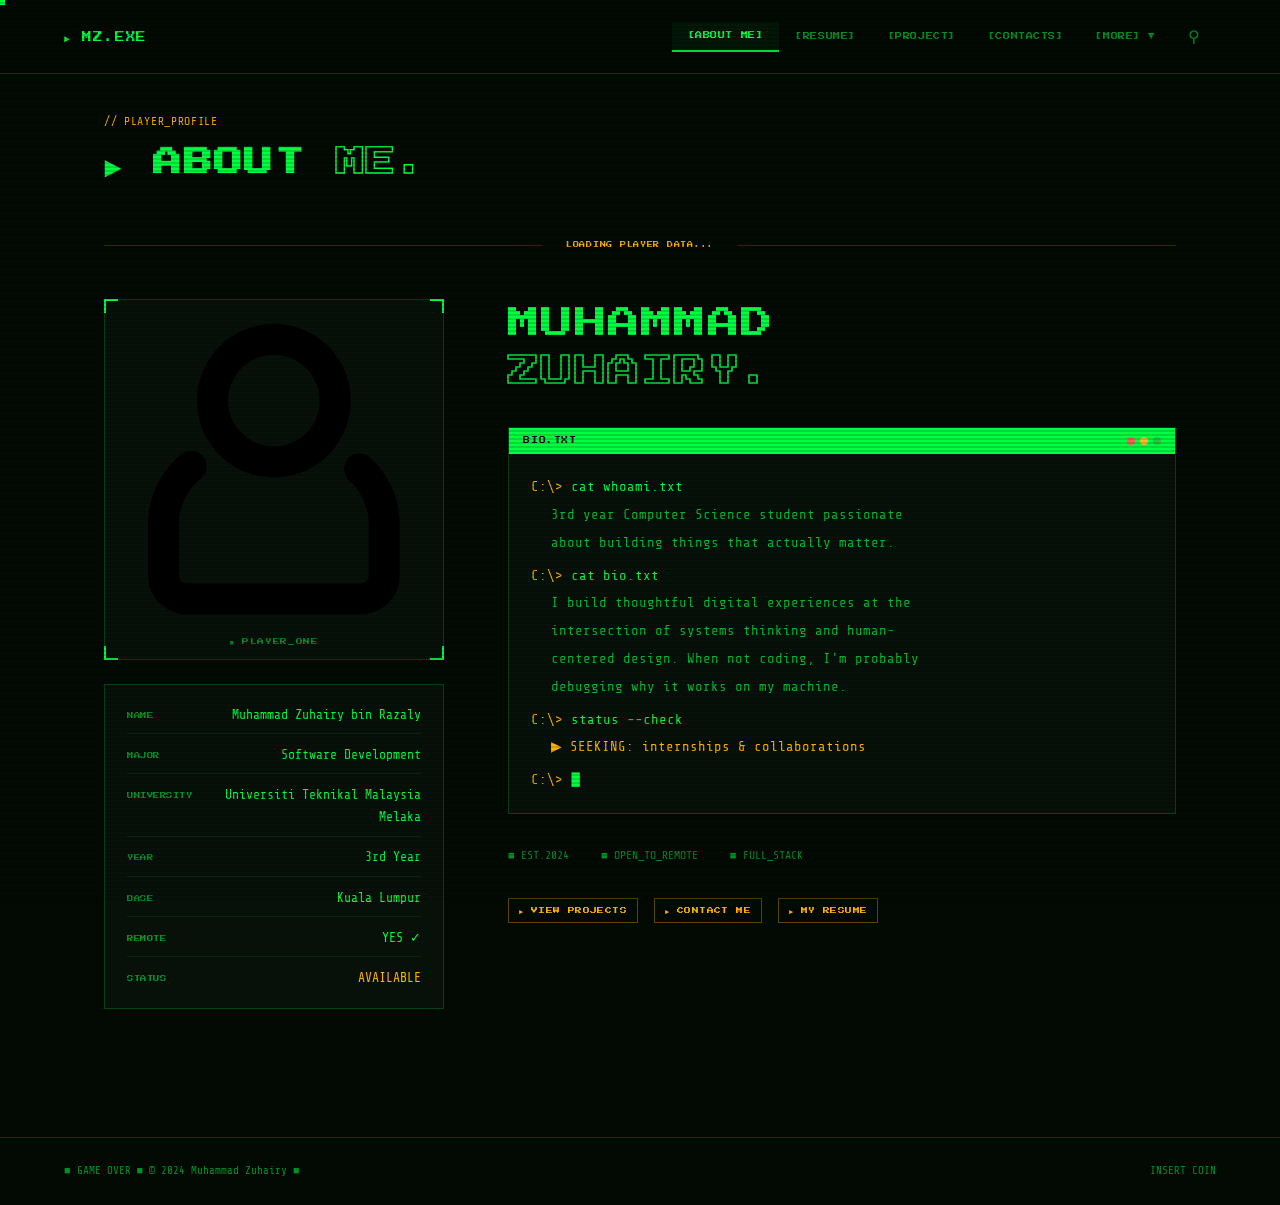
==== commit 8704b62b: "Update Projects" ====
--- a/index.html
+++ b/index.html
@@ -127,13 +127,14 @@
 				</div>
 				<div class="player-stats">
 					<div class="stat-row"><span class="stat-key">NAME</span><span class="stat-val">Muhammad
-							Zuhairy</span></div>
-					<div class="stat-row"><span class="stat-key">CLASS</span><span class="stat-val">CS Student</span>
-					</div>
-					<div class="stat-row"><span class="stat-key">UNIVERSITY</span><span class="stat-val">Your Uni
-							Here</span></div>
+							Zuhairy bin Razaly</span></div>
+					<div class="stat-row"><span class="stat-key">MAJOR</span><span class="stat-val">Software
+							Development</span>
+					</div>
+					<div class="stat-row"><span class="stat-key">UNIVERSITY</span><span class="stat-val">Universiti
+							Teknikal Malaysia Melaka</span></div>
 					<div class="stat-row"><span class="stat-key">YEAR</span><span class="stat-val">3rd Year</span></div>
-					<div class="stat-row"><span class="stat-key">BASE</span><span class="stat-val">Lumut, Perak</span>
+					<div class="stat-row"><span class="stat-key">BASE</span><span class="stat-val">Kuala Lumpur</span>
 					</div>
 					<div class="stat-row"><span class="stat-key">REMOTE</span><span class="stat-val">YES &#10003;</span>
 					</div>
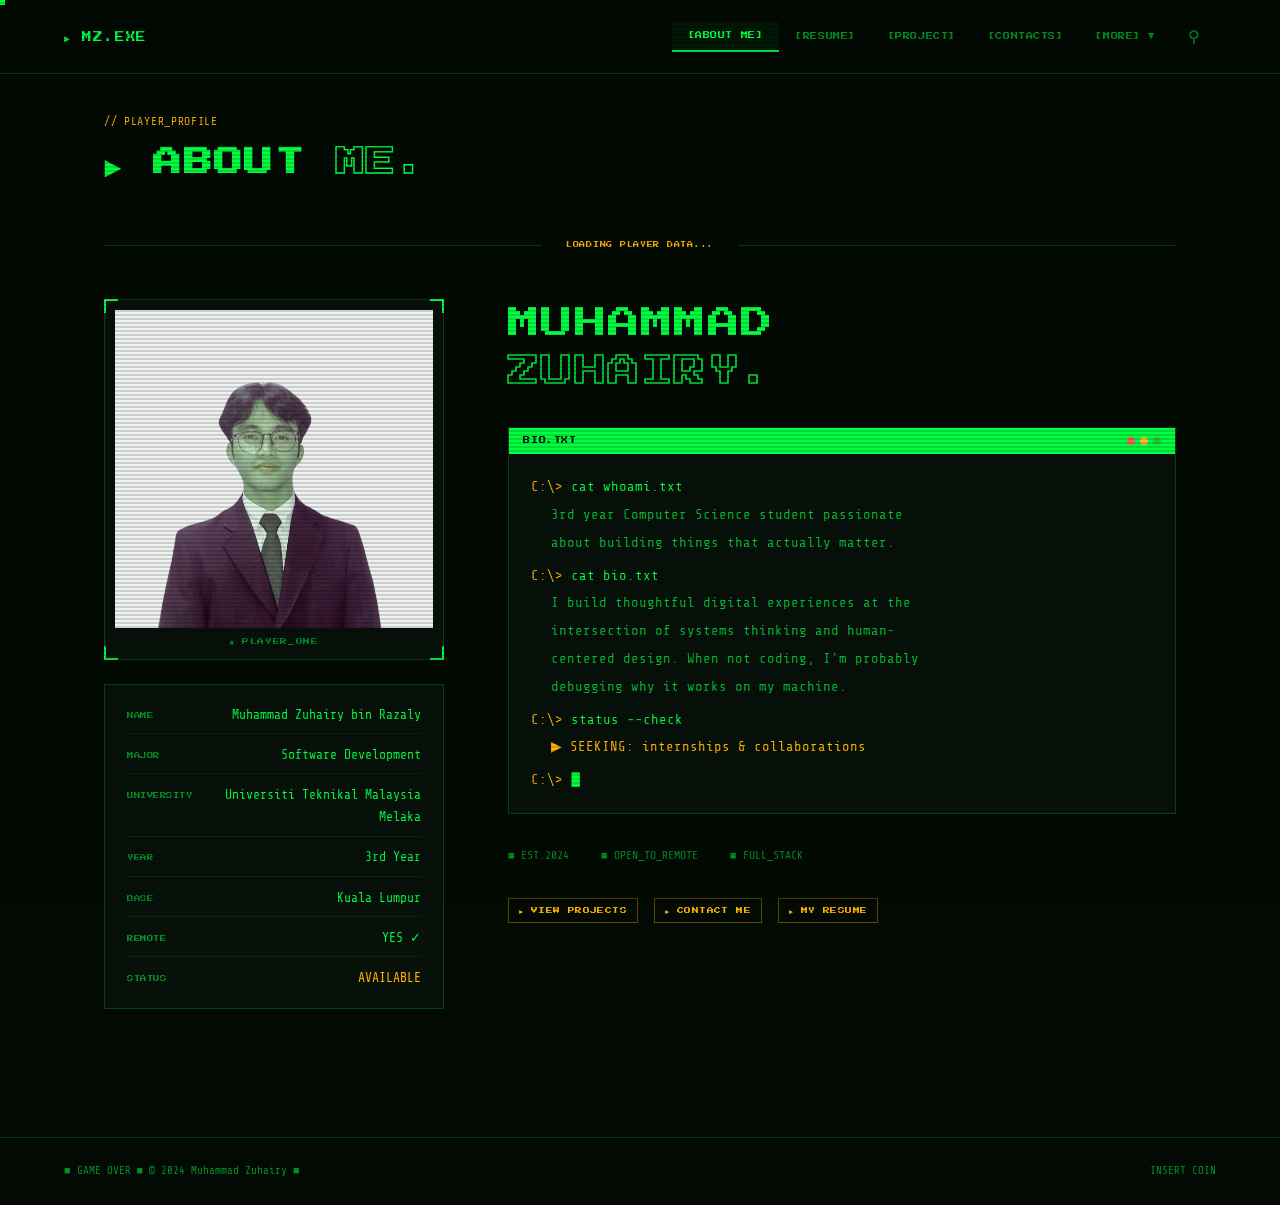
==== commit 2b31f987: "Add Profile Picture" ====
--- a/index.html
+++ b/index.html
@@ -122,7 +122,7 @@
 					<div class="frame-corner tr"></div>
 					<div class="frame-corner bl"></div>
 					<div class="frame-corner br"></div>
-					<img src="photo.png" alt="Muhammad Zuhairy" class="profile-pic" />
+					<img src="images/photo.JPG" alt="Muhammad Zuhairy" class="profile-pic" />
 					<div class="photo-label"><span class="blink-slow">&#9632;</span>&nbsp;PLAYER_ONE</div>
 				</div>
 				<div class="player-stats">
